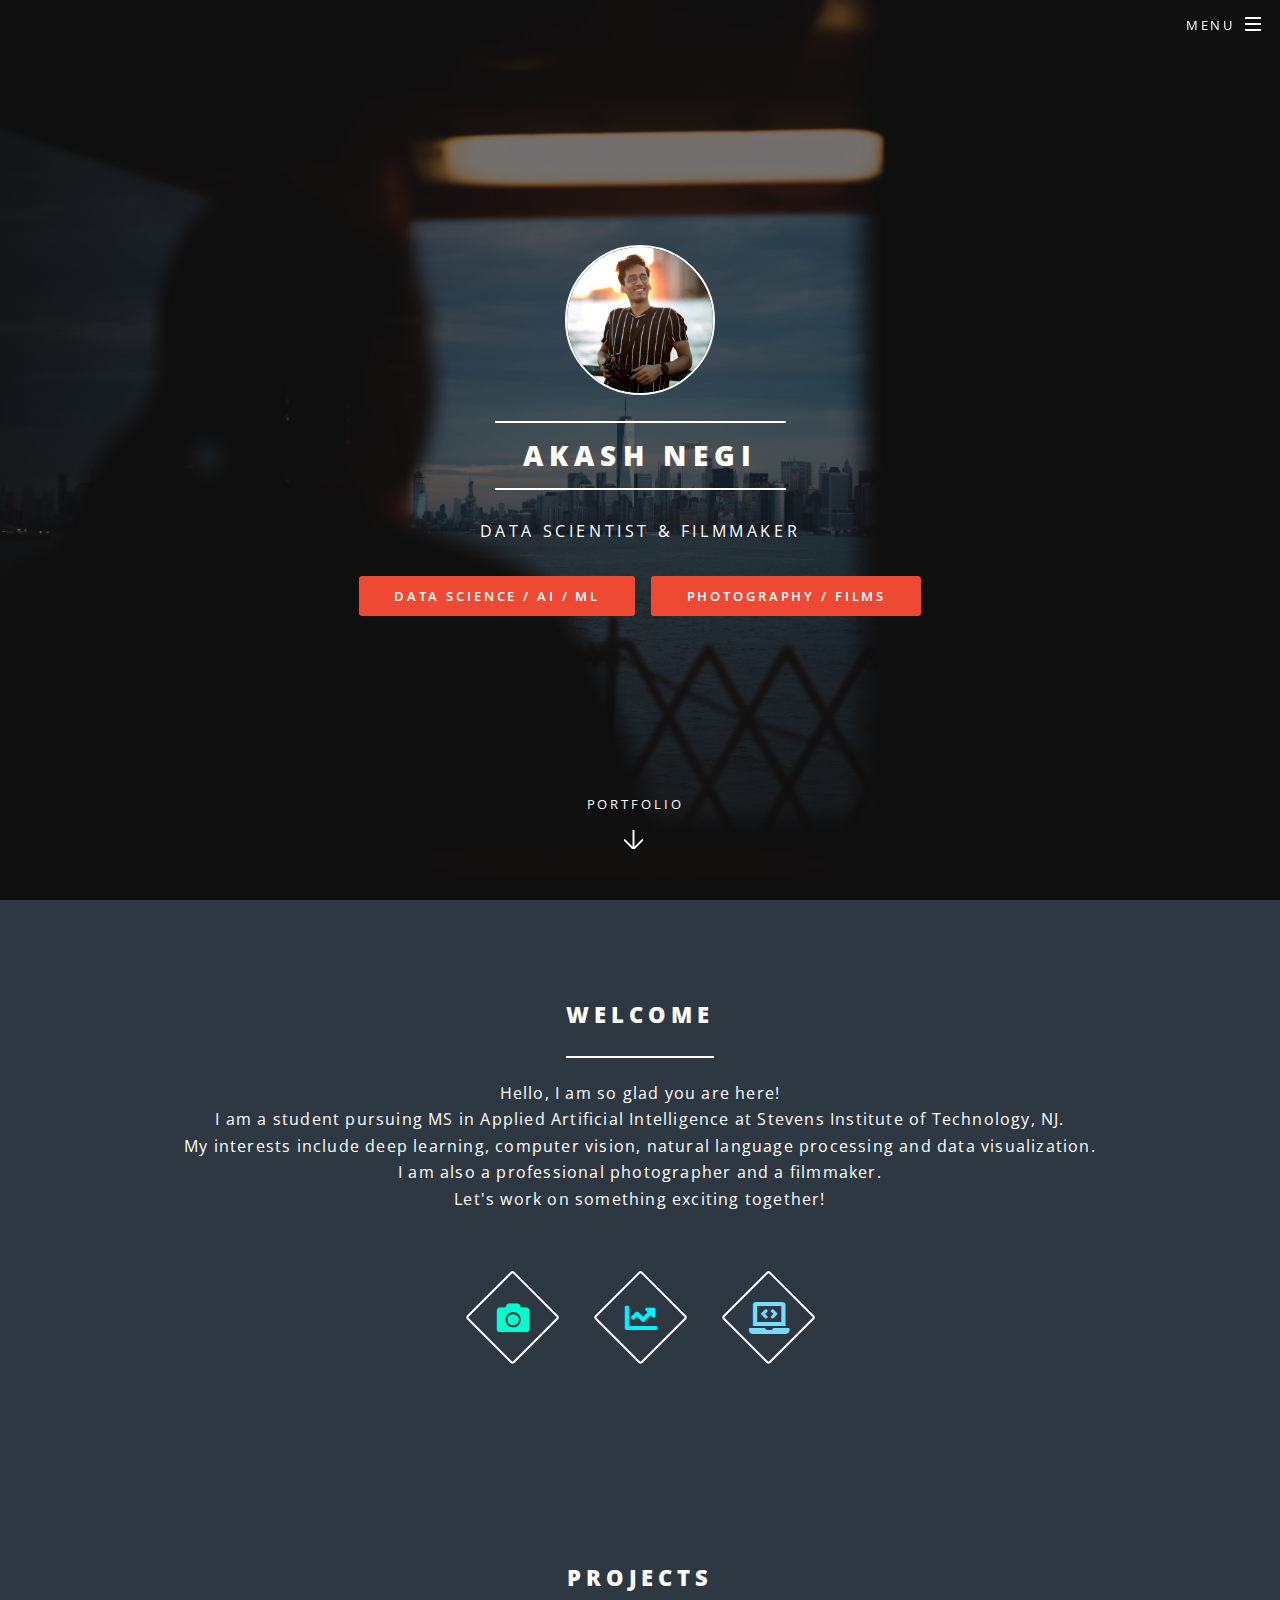
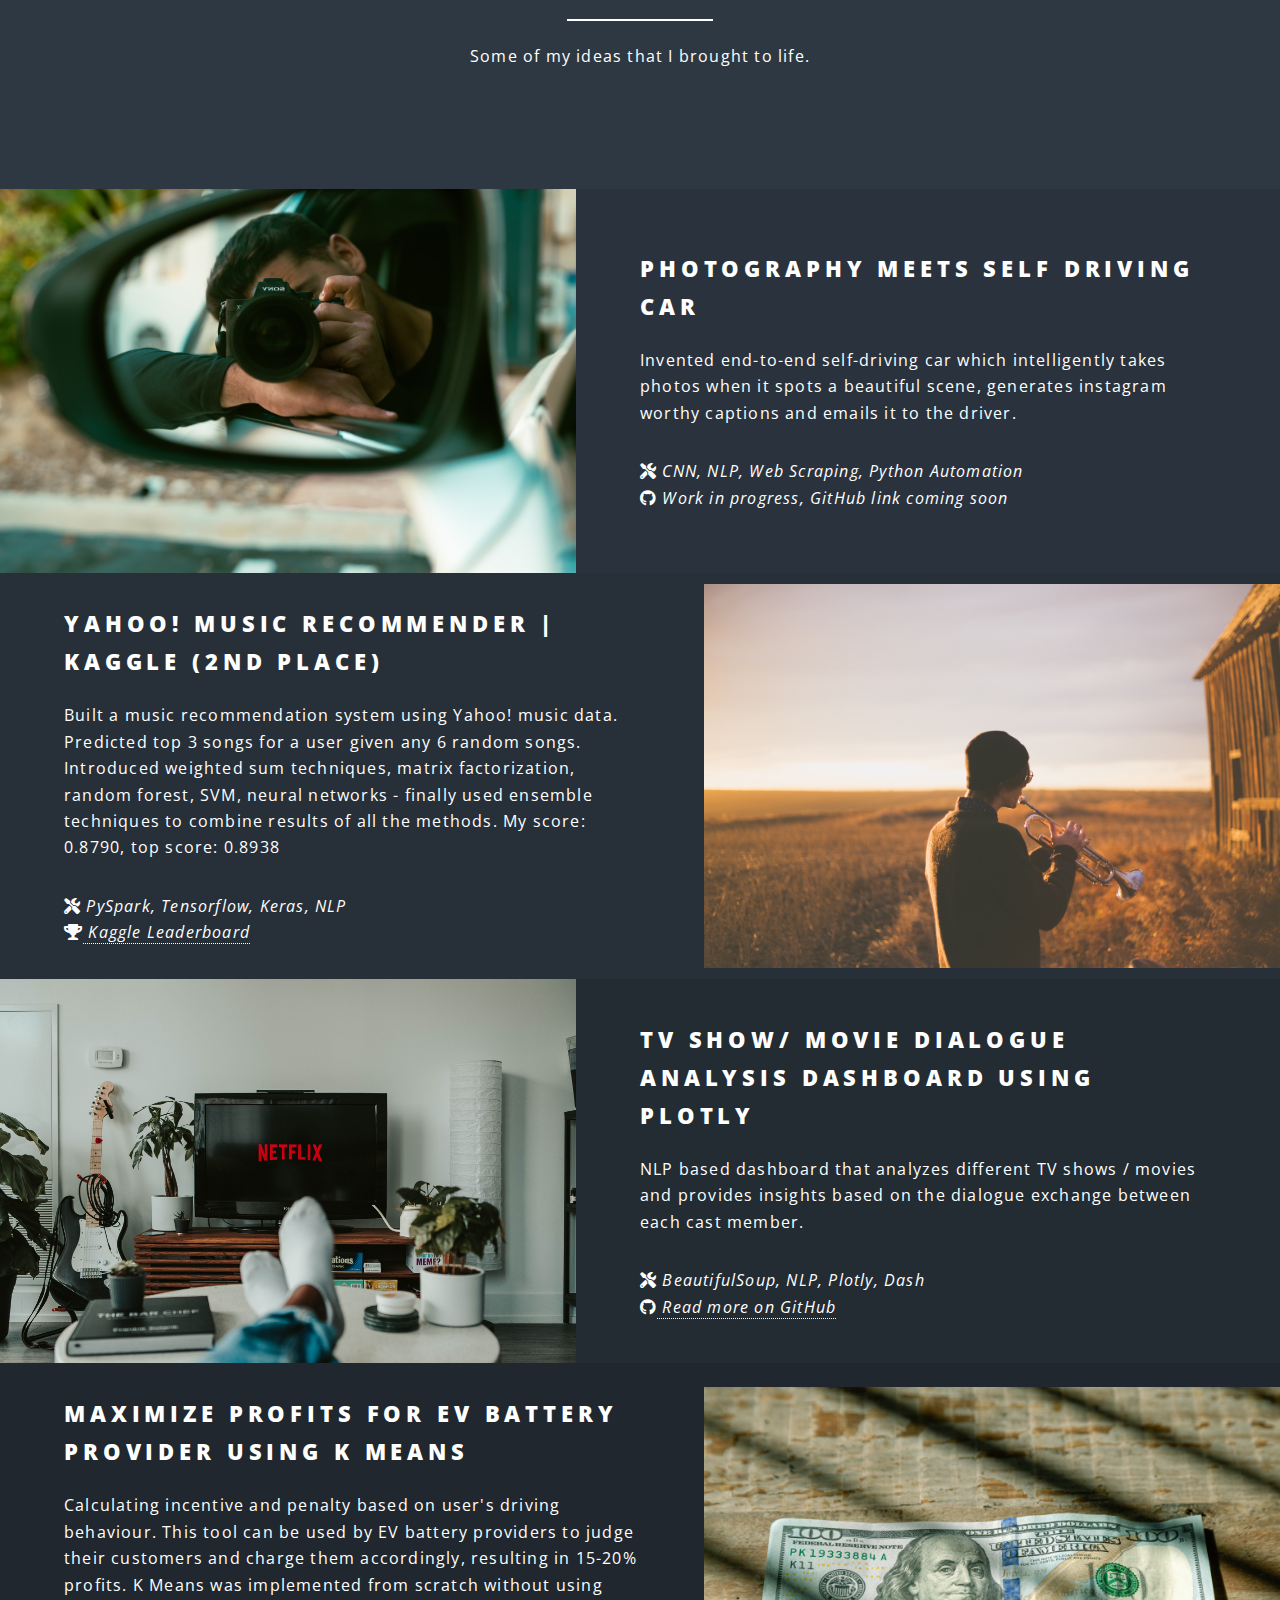
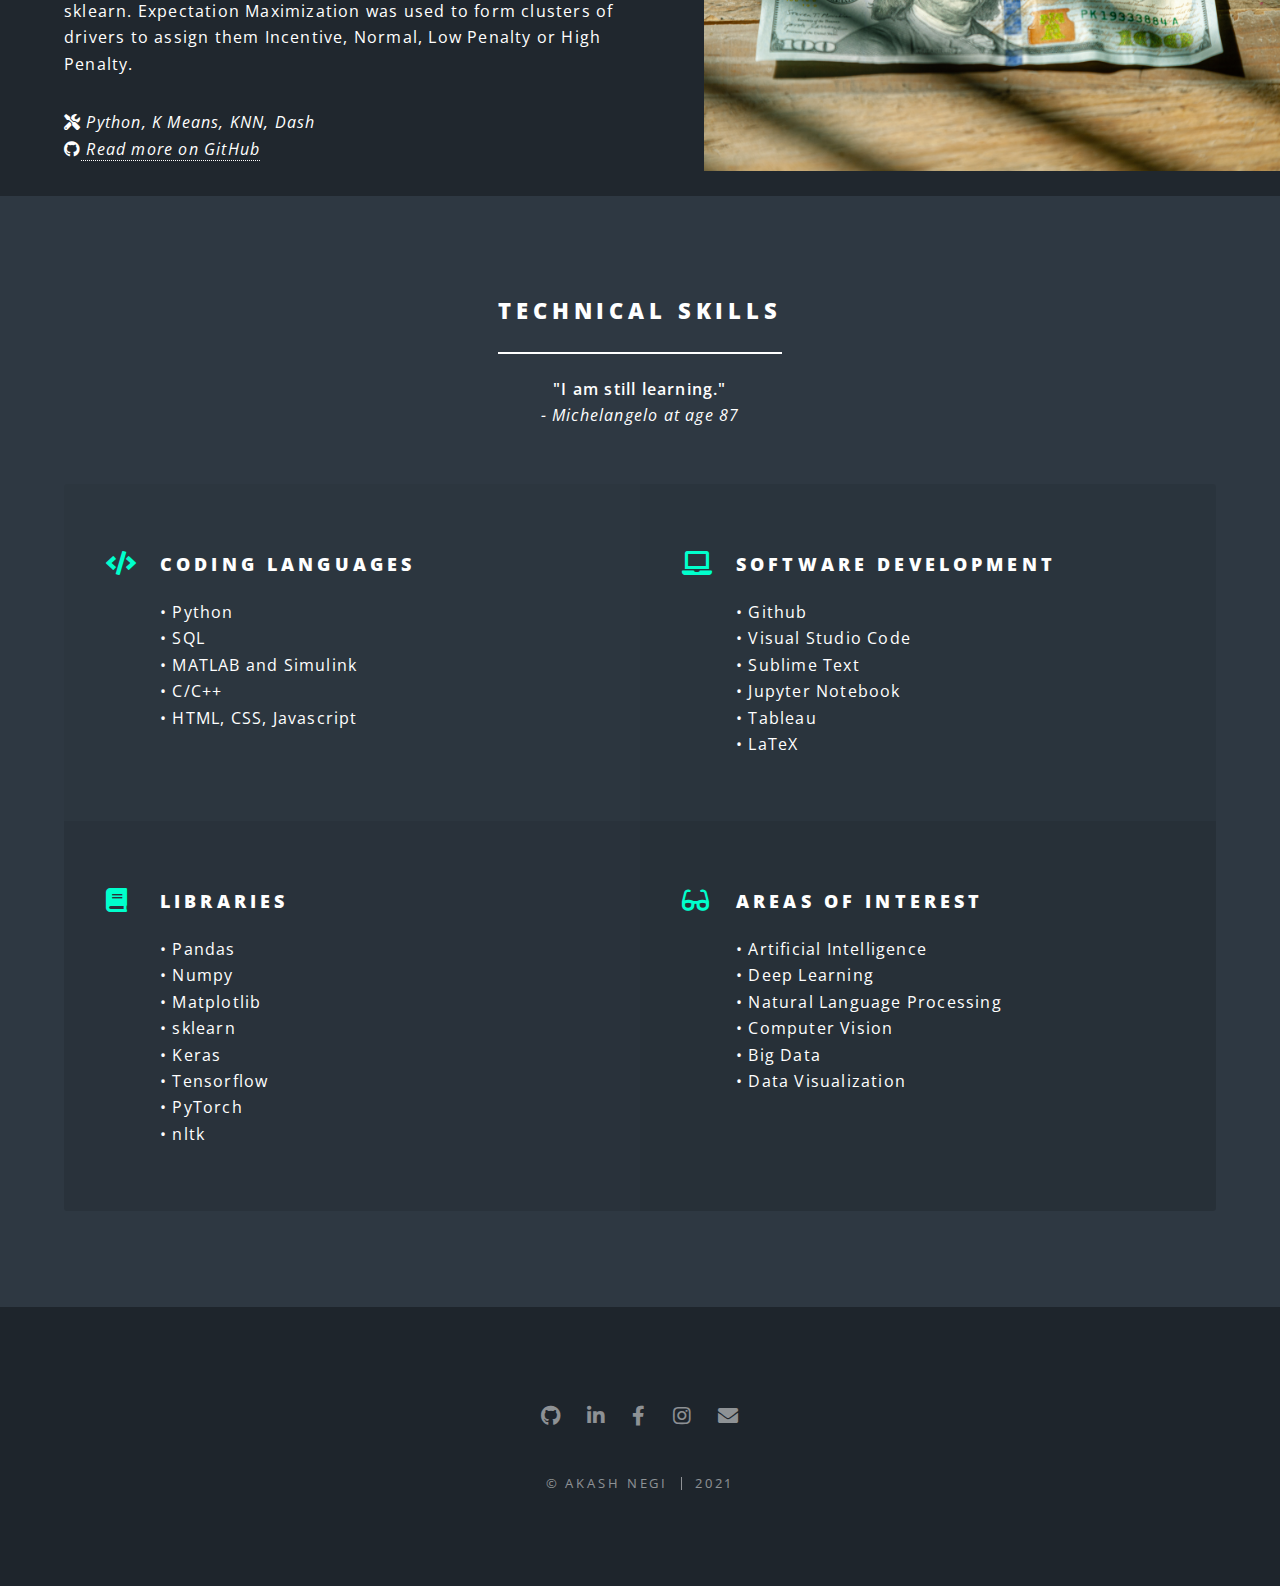
==== index.html @ c3cfbdf2 "Add files via upload" ====
<!DOCTYPE HTML>
<!--
	Spectral by HTML5 UP
	html5up.net | @ajlkn
	Free for personal and commercial use under the CCA 3.0 license (html5up.net/license)
-->
<html>
	<head>
		<title>Akash Negi</title>
		<meta charset="utf-8" />
		<meta name="viewport" content="width=device-width, initial-scale=1, user-scalable=no" />
		<link rel="stylesheet" href="assets/css/main.css" />
		<noscript><link rel="stylesheet" href="assets/css/noscript.css" /></noscript>
	</head>
	<body class="landing is-preload">

		<!-- Page Wrapper -->
			<div id="page-wrapper">

				<!-- Header -->
					<header id="header" class="alt">
						<h1><a href="index.html">Akash Negi</a></h1>
						<nav id="nav">
							<ul>
								<li class="special">
									<a href="#menu" class="menuToggle"><span>Menu</span></a>
									<div id="menu">
										<ul>
											<li><a href="index.html">Home</a></li>
											<li><a href="#projects">DS Projects</a></li>
											<li><a href="photo.html" target="_blank">Photography</a></li>
											
										</ul>
									</div>
								</li>
							</ul>
						</nav>
					</header>

				<!-- Banner -->
					<section id="banner">
						<div class="inner">
							<img style="border: 2px solid white;" src="images/akash-photo.jpg" alt="" class="avatar"><br/><br/>
							<h2>Akash Negi</h2>
							<p>Data Scientist & Filmmaker<br />
							</p>
							<ul class="actions special">
								<li><a href="#projects" class="button primary">Data Science / AI / ML</a></li>
								<li><a href="photo.html" target="_blank" class="button primary">Photography / Films</a></li>
							</ul>
						</div>
						<a href="#one" class="more scrolly">Portfolio</a>
					</section>

				<!-- One -->
					<section id="one" class="wrapper style2 special">
						<div class="inner">
							<header class="major">
								<h2>Welcome</h2>
								<p>Hello, I am so glad you are here!<br/>
									I am a student pursuing MS in Applied Artificial Intelligence at Stevens Institute of
									Technology, NJ.<br/>
									My interests include deep learning, computer vision, 
									natural language processing and data visualization.<br/>
									I am also a professional photographer and a filmmaker. <br/>
						 			 Let's work on something exciting together!</p>
							</header>
							<ul class="icons major">
								<li><span class="icon solid fa-camera major style1"><span class="label">Lorem</span></span></li>
								<li><span class="icon solid fa-chart-line major style2"><span class="label">Ipsum</span></span></li>
								<li><span class="icon solid fa-laptop-code major style3"><span class="label">Dolor</span></span></li>
							</ul>
						</div>
					</section>

				<!-- Two -->
				<section id="projects" class="wrapper style4 special">
					<div class="inner">
						<header class="major">
							<h2>Projects</h2>
							<p>Some of my ideas that I brought to life.</p>
						</header>
					
					</div>
				</section>
				<!-- Camera Car -->
					<section id="two" class="wrapper alt style2">
						<section class="spotlight">
							<div class="image"><img src="images/camera-car.jpg" alt="" /></div><div class="content">
								<h2>Photography meets self driving car</h2>
								<p>Invented end-to-end self-driving car which intelligently takes 
									photos when it spots a beautiful scene, generates instagram worthy captions
									and emails it to the driver.
								</p>

								<p><i class="fas fa-tools"></i><i> CNN, NLP, Web Scraping, Python Automation</i><br/>
									<i class="fab fa-github"></i><i> Work in progress, GitHub link coming soon</i>
								</p>



							</div>
						</section>
						<!-- Music recommender -->
						<section class="spotlight">
							<div class="image"><img src="images/music.jpg" alt="" /></div><div class="content">
								<h2>Yahoo! Music Recommender | Kaggle (2nd place)</h2>
								<p>Built a music recommendation system using Yahoo! music data. Predicted 
									top 3 songs for a user given any 6 random songs. Introduced weighted sum techniques,
									 matrix factorization, random forest, SVM, neural networks - finally used 
									 ensemble techniques to combine results of all the methods. My score: 
									0.8790, top score: 0.8938
							 

								</p>
								<p><i class="fas fa-tools"></i><i> PySpark, Tensorflow, Keras, NLP</i><br/>
									<i class="fas fa-trophy"></i><i><a href="https://www.kaggle.com/c/ee627-2020spring/leaderboard" target="_blank"> Kaggle Leaderboard</a></i>
								</p>

							</div>
						</section>
						<!-- dashboard -->
						<section class="spotlight">
							<div class="image"><img src="images/tvshow.jpg" alt="" /></div><div class="content">
								<h2>TV Show/ Movie Dialogue Analysis Dashboard using Plotly</h2>
								<p>NLP based dashboard that analyzes different TV shows / movies and provides insights
									based on the dialogue exchange between each cast member.
								</p>

								<p><i class="fas fa-tools"></i><i> BeautifulSoup, NLP, Plotly, Dash</i><br/>
									<i class="fab fa-github"></i><i><a href="https://github.com/akashxn/movie-analysis-dashboard" target="_blank"> Read more on GitHub</a></i>
									</p>
							</div>
						</section>

						<!-- max profit -->
						<section class="spotlight">
							<div class="image"><img src="images/max-profit.jpg" alt="" /></div><div class="content">
								<h2>Maximize Profits for EV Battery Provider using K means</h2>
								<p>Calculating incentive and penalty based on user's driving behaviour. 
									This tool can be used by EV battery providers to judge their customers 
									and charge them accordingly, resulting in 15-20% profits. K Means was implemented 
									from scratch without using sklearn. Expectation Maximization was used to form clusters of
									drivers to assign them Incentive, Normal, Low Penalty or High Penalty.
								</p>

								<p><i class="fas fa-tools"></i><i> Python, K Means, KNN, Dash</i><br/>
									<i class="fab fa-github"></i><i><a href="https://github.com/akashxn/max-profit-ev-battery" target="_blank"> Read more on GitHub</a></i>
									</p>
							</div>
						</section>

					</section>

				<!-- Three -->
					<section id="three" class="wrapper style4 special">
						<div class="inner">
							<header class="major">
								<h2>Technical Skills</h2>
								<p><b>"I am still learning."</b><br />
								<small><i>- Michelangelo at age 87</i></small></p>
							</header>
							<ul class="features">
								<li class="icon solid fa-code">
									<h3>Coding Languages</h3>
									<p> 
										
										  &bull; Python <br/>
										  &bull; SQL<br/>
										  &bull; MATLAB and Simulink<br/>
										  &bull; C/C++<br/>
										  &bull; HTML, CSS, Javascript
										
									</p>
								</li>
								<li class="icon solid fa-laptop">
									<h3>Software Development</h3>
									<p>
										&bull; Github<br/>
										&bull; Visual Studio Code <br/>
										&bull; Sublime Text<br/>
										&bull; Jupyter Notebook <br/>
										&bull; Tableau<br/>
										&bull; LaTeX<br/>
								
									</p>
								</li>
								<li class="icon solid fa-book">
									<h3>Libraries</h3>
									<p>
										&bull; Pandas<br/>
										&bull; Numpy<br/>
										&bull; Matplotlib<br/>
										&bull; sklearn<br/>
										&bull; Keras<br/>
										&bull; Tensorflow<br/>
										&bull; PyTorch<br/>
										&bull; nltk<br/>
									</p>
								</li>
								<li class="icon solid fa-glasses">
									<h3>Areas of Interest</h3>
									<p>
										&bull; Artificial Intelligence<br/>
										&bull; Deep Learning<br/>
										&bull; Natural Language Processing <br/>
										&bull; Computer Vision <br/>
										&bull; Big Data <br/>
										&bull; Data Visualization <br/>

									</p>
								</li>
								
							</ul>
						</div>
					</section>

				<!-- CTA 
					<section id="cta" class="wrapper style4">
						<div class="inner">
							<header>
								<h2>Arcue ut vel commodo</h2>
								<p>Aliquam ut ex ut augue consectetur interdum endrerit imperdiet amet eleifend fringilla.</p>
							</header>
							<ul class="actions stacked">
								<li><a href="#" class="button fit primary">Activate</a></li>
								<li><a href="#" class="button fit">Learn More</a></li>
							</ul>
						</div>
					</section>

					-->

				<!-- Footer -->
					<footer id="footer">
						<ul class="icons">
							<li><a href="https://github.com/akashxn" target="_blank" class="icon brands fa-github"><span class="label">Github</span></a></li>
							<li><a href="https://www.linkedin.com/in/akashxn/" target="_blank" class="icon brands fa-linkedin-in"><span class="label">LinkedIn</span></a></li>
							<li><a href="https://www.facebook.com/akash.negi.794" target="_blank" class="icon brands fa-facebook-f"><span class="label">Facebook</span></a></li>
							<li><a href="https://www.instagram.com/akashxn/" target="_blank" class="icon brands fa-instagram"><span class="label">Instagram</span></a></li>
							
							<li><a href="mailto:anegi2@stevens.edu" class="icon solid fa-envelope"><span class="label">Email</span></a></li>
						</ul>
						<ul class="copyright">
							<li>&copy; Akash Negi</li><li>2021</li>
						</ul>
					</footer>

			</div>

		<!-- Scripts -->
			<script src="assets/js/jquery.min.js"></script>
			<script src="assets/js/jquery.scrollex.min.js"></script>
			<script src="assets/js/jquery.scrolly.min.js"></script>
			<script src="assets/js/browser.min.js"></script>
			<script src="assets/js/breakpoints.min.js"></script>
			<script src="assets/js/util.js"></script>
			<script src="assets/js/main.js"></script>

	</body>
</html>
---- assets/css/main.css ----
@import url(fontawesome-all.min.css);
@import url("https://fonts.googleapis.com/css?family=Open+Sans:400,400italic,600,600italic,800,800italic");

/*
	Spectral by HTML5 UP
	html5up.net | @ajlkn
	Free for personal and commercial use under the CCA 3.0 license (html5up.net/license)
*/

html, body, div, span, applet, object,
iframe, h1, h2, h3, h4, h5, h6, p, blockquote,
pre, a, abbr, acronym, address, big, cite,
code, del, dfn, em, img, ins, kbd, q, s, samp,
small, strike, strong, sub, sup, tt, var, b,
u, i, center, dl, dt, dd, ol, ul, li, fieldset,
form, label, legend, table, caption, tbody,
tfoot, thead, tr, th, td, article, aside,
canvas, details, embed, figure, figcaption,
footer, header, hgroup, menu, nav, output, ruby,
section, summary, time, mark, audio, video {
	margin: 0;
	padding: 0;
	border: 0;
	font-size: 100%;
	font: inherit;
	vertical-align: baseline;}

article, aside, details, figcaption, figure,
footer, header, hgroup, menu, nav, section {
	display: block;}

body {
	line-height: 1;
}

ol, ul {
	list-style: none;
}

blockquote, q {
	quotes: none;
}

	blockquote:before, blockquote:after, q:before, q:after {
		content: '';
		content: none;
	}

table {
	border-collapse: collapse;
	border-spacing: 0;
}

body {
	-webkit-text-size-adjust: none;
}

mark {
	background-color: transparent;
	color: inherit;
}

input::-moz-focus-inner {
	border: 0;
	padding: 0;
}

input, select, textarea {
	-moz-appearance: none;
	-webkit-appearance: none;
	-ms-appearance: none;
	appearance: none;
}

/* Basic */

	@-ms-viewport {
		width: device-width;
	}

	html {
		box-sizing: border-box;
	}

	*, *:before, *:after {
		box-sizing: inherit;
	}

	body {
		background: #2e3842;
	}

		body.is-preload *, body.is-preload *:before, body.is-preload *:after {
			-moz-animation: none !important;
			-webkit-animation: none !important;
			-ms-animation: none !important;
			animation: none !important;
			-moz-transition: none !important;
			-webkit-transition: none !important;
			-ms-transition: none !important;
			transition: none !important;
		}

	body, input, select, textarea {
		color: #fff;
		font-family: "Open Sans", Helvetica, sans-serif;
		font-size: 15pt;
		font-weight: 400;
		letter-spacing: 0.075em;
		line-height: 1.65em;
	}

		@media screen and (max-width: 1680px) {

			body, input, select, textarea {
				font-size: 13pt;
			}

		}

		@media screen and (max-width: 1280px) {

			body, input, select, textarea {
				font-size: 12pt;
			}

		}

		@media screen and (max-width: 736px) {

			body, input, select, textarea {
				font-size: 11pt;
				letter-spacing: 0.0375em;
			}

		}

	a {
		-moz-transition: color 0.2s ease, border-bottom-color 0.2s ease;
		-webkit-transition: color 0.2s ease, border-bottom-color 0.2s ease;
		-ms-transition: color 0.2s ease, border-bottom-color 0.2s ease;
		transition: color 0.2s ease, border-bottom-color 0.2s ease;
		border-bottom: dotted 1px;
		color: inherit;
		text-decoration: none;
	}

		a:hover {
			border-bottom-color: transparent;
		}

	strong, b {
		color: #fff;
		font-weight: 600;
	}

	em, i {
		font-style: italic;
	}

	p {
		margin: 0 0 2em 0;
	}

	h1, h2, h3, h4, h5, h6 {
		color: #fff;
		font-weight: 800;
		letter-spacing: 0.225em;
		line-height: 1em;
		margin: 0 0 1em 0;
		text-transform: uppercase;
	}

		h1 a, h2 a, h3 a, h4 a, h5 a, h6 a {
			color: inherit;
			text-decoration: none;
		}

	h2 {
		font-size: 1.35em;
		line-height: 1.75em;
	}

		@media screen and (max-width: 736px) {

			h2 {
				font-size: 1.1em;
				line-height: 1.65em;
			}

		}

	h3 {
		font-size: 1.15em;
		line-height: 1.75em;
	}

		@media screen and (max-width: 736px) {

			h3 {
				font-size: 1em;
				line-height: 1.65em;
			}

		}

	h4 {
		font-size: 1em;
		line-height: 1.5em;
	}

	h5 {
		font-size: 0.8em;
		line-height: 1.5em;
	}

	h6 {
		font-size: 0.7em;
		line-height: 1.5em;
	}

	sub {
		font-size: 0.8em;
		position: relative;
		top: 0.5em;
	}

	sup {
		font-size: 0.8em;
		position: relative;
		top: -0.5em;
	}

	hr {
		border: 0;
		border-bottom: solid 2px #fff;
		margin: 3em 0;
	}

		hr.major {
			margin: 4.5em 0;
		}

	blockquote {
		border-left: solid 4px #fff;
		font-style: italic;
		margin: 0 0 2em 0;
		padding: 0.5em 0 0.5em 2em;
	}

	code {
		background: rgba(144, 144, 144, 0.25);
		border-radius: 3px;
		font-family: "Courier New", monospace;
		font-size: 0.9em;
		letter-spacing: 0;
		margin: 0 0.25em;
		padding: 0.25em 0.65em;
	}

	pre {
		-webkit-overflow-scrolling: touch;
		font-family: "Courier New", monospace;
		font-size: 0.9em;
		margin: 0 0 2em 0;
	}

		pre code {
			display: block;
			line-height: 1.75em;
			padding: 1em 1.5em;
			overflow-x: auto;
		}

	.align-left {
		text-align: left;
	}

	.align-center {
		text-align: center;
	}

	.align-right {
		text-align: right;
	}

/* Row */

	.row {
		display: flex;
		flex-wrap: wrap;
		box-sizing: border-box;
		align-items: stretch;
	}

		.row > * {
			box-sizing: border-box;
		}

		.row.gtr-uniform > * > :last-child {
			margin-bottom: 0;
		}

		.row.aln-left {
			justify-content: flex-start;
		}

		.row.aln-center {
			justify-content: center;
		}

		.row.aln-right {
			justify-content: flex-end;
		}

		.row.aln-top {
			align-items: flex-start;
		}

		.row.aln-middle {
			align-items: center;
		}

		.row.aln-bottom {
			align-items: flex-end;
		}

		.row > .imp {
			order: -1;
		}

		.row > .col-1 {
			width: 8.33333%;
		}

		.row > .off-1 {
			margin-left: 8.33333%;
		}

		.row > .col-2 {
			width: 16.66667%;
		}

		.row > .off-2 {
			margin-left: 16.66667%;
		}

		.row > .col-3 {
			width: 25%;
		}

		.row > .off-3 {
			margin-left: 25%;
		}

		.row > .col-4 {
			width: 33.33333%;
		}

		.row > .off-4 {
			margin-left: 33.33333%;
		}

		.row > .col-5 {
			width: 41.66667%;
		}

		.row > .off-5 {
			margin-left: 41.66667%;
		}

		.row > .col-6 {
			width: 50%;
		}

		.row > .off-6 {
			margin-left: 50%;
		}

		.row > .col-7 {
			width: 58.33333%;
		}

		.row > .off-7 {
			margin-left: 58.33333%;
		}

		.row > .col-8 {
			width: 66.66667%;
		}

		.row > .off-8 {
			margin-left: 66.66667%;
		}

		.row > .col-9 {
			width: 75%;
		}

		.row > .off-9 {
			margin-left: 75%;
		}

		.row > .col-10 {
			width: 83.33333%;
		}

		.row > .off-10 {
			margin-left: 83.33333%;
		}

		.row > .col-11 {
			width: 91.66667%;
		}

		.row > .off-11 {
			margin-left: 91.66667%;
		}

		.row > .col-12 {
			width: 100%;
		}

		.row > .off-12 {
			margin-left: 100%;
		}

		.row.gtr-0 {
			margin-top: 0;
			margin-left: 0em;
		}

			.row.gtr-0 > * {
				padding: 0 0 0 0em;
			}

			.row.gtr-0.gtr-uniform {
				margin-top: 0em;
			}

				.row.gtr-0.gtr-uniform > * {
					padding-top: 0em;
				}

		.row.gtr-25 {
			margin-top: 0;
			margin-left: -0.375em;
		}

			.row.gtr-25 > * {
				padding: 0 0 0 0.375em;
			}

			.row.gtr-25.gtr-uniform {
				margin-top: -0.375em;
			}

				.row.gtr-25.gtr-uniform > * {
					padding-top: 0.375em;
				}

		.row.gtr-50 {
			margin-top: 0;
			margin-left: -0.75em;
		}

			.row.gtr-50 > * {
				padding: 0 0 0 0.75em;
			}

			.row.gtr-50.gtr-uniform {
				margin-top: -0.75em;
			}

				.row.gtr-50.gtr-uniform > * {
					padding-top: 0.75em;
				}

		.row {
			margin-top: 0;
			margin-left: -1.5em;
		}

			.row > * {
				padding: 0 0 0 1.5em;
			}

			.row.gtr-uniform {
				margin-top: -1.5em;
			}

				.row.gtr-uniform > * {
					padding-top: 1.5em;
				}

		.row.gtr-150 {
			margin-top: 0;
			margin-left: -2.25em;
		}

			.row.gtr-150 > * {
				padding: 0 0 0 2.25em;
			}

			.row.gtr-150.gtr-uniform {
				margin-top: -2.25em;
			}

				.row.gtr-150.gtr-uniform > * {
					padding-top: 2.25em;
				}

		.row.gtr-200 {
			margin-top: 0;
			margin-left: -3em;
		}

			.row.gtr-200 > * {
				padding: 0 0 0 3em;
			}

			.row.gtr-200.gtr-uniform {
				margin-top: -3em;
			}

				.row.gtr-200.gtr-uniform > * {
					padding-top: 3em;
				}

		@media screen and (max-width: 1680px) {

			.row {
				display: flex;
				flex-wrap: wrap;
				box-sizing: border-box;
				align-items: stretch;
			}

				.row > * {
					box-sizing: border-box;
				}

				.row.gtr-uniform > * > :last-child {
					margin-bottom: 0;
				}

				.row.aln-left {
					justify-content: flex-start;
				}

				.row.aln-center {
					justify-content: center;
				}

				.row.aln-right {
					justify-content: flex-end;
				}

				.row.aln-top {
					align-items: flex-start;
				}

				.row.aln-middle {
					align-items: center;
				}

				.row.aln-bottom {
					align-items: flex-end;
				}

				.row > .imp-xlarge {
					order: -1;
				}

				.row > .col-1-xlarge {
					width: 8.33333%;
				}

				.row > .off-1-xlarge {
					margin-left: 8.33333%;
				}

				.row > .col-2-xlarge {
					width: 16.66667%;
				}

				.row > .off-2-xlarge {
					margin-left: 16.66667%;
				}

				.row > .col-3-xlarge {
					width: 25%;
				}

				.row > .off-3-xlarge {
					margin-left: 25%;
				}

				.row > .col-4-xlarge {
					width: 33.33333%;
				}

				.row > .off-4-xlarge {
					margin-left: 33.33333%;
				}

				.row > .col-5-xlarge {
					width: 41.66667%;
				}

				.row > .off-5-xlarge {
					margin-left: 41.66667%;
				}

				.row > .col-6-xlarge {
					width: 50%;
				}

				.row > .off-6-xlarge {
					margin-left: 50%;
				}

				.row > .col-7-xlarge {
					width: 58.33333%;
				}

				.row > .off-7-xlarge {
					margin-left: 58.33333%;
				}

				.row > .col-8-xlarge {
					width: 66.66667%;
				}

				.row > .off-8-xlarge {
					margin-left: 66.66667%;
				}

				.row > .col-9-xlarge {
					width: 75%;
				}

				.row > .off-9-xlarge {
					margin-left: 75%;
				}

				.row > .col-10-xlarge {
					width: 83.33333%;
				}

				.row > .off-10-xlarge {
					margin-left: 83.33333%;
				}

				.row > .col-11-xlarge {
					width: 91.66667%;
				}

				.row > .off-11-xlarge {
					margin-left: 91.66667%;
				}

				.row > .col-12-xlarge {
					width: 100%;
				}

				.row > .off-12-xlarge {
					margin-left: 100%;
				}

				.row.gtr-0 {
					margin-top: 0;
					margin-left: 0em;
				}

					.row.gtr-0 > * {
						padding: 0 0 0 0em;
					}

					.row.gtr-0.gtr-uniform {
						margin-top: 0em;
					}

						.row.gtr-0.gtr-uniform > * {
							padding-top: 0em;
						}

				.row.gtr-25 {
					margin-top: 0;
					margin-left: -0.375em;
				}

					.row.gtr-25 > * {
						padding: 0 0 0 0.375em;
					}

					.row.gtr-25.gtr-uniform {
						margin-top: -0.375em;
					}

						.row.gtr-25.gtr-uniform > * {
							padding-top: 0.375em;
						}

				.row.gtr-50 {
					margin-top: 0;
					margin-left: -0.75em;
				}

					.row.gtr-50 > * {
						padding: 0 0 0 0.75em;
					}

					.row.gtr-50.gtr-uniform {
						margin-top: -0.75em;
					}

						.row.gtr-50.gtr-uniform > * {
							padding-top: 0.75em;
						}

				.row {
					margin-top: 0;
					margin-left: -1.5em;
				}

					.row > * {
						padding: 0 0 0 1.5em;
					}

					.row.gtr-uniform {
						margin-top: -1.5em;
					}

						.row.gtr-uniform > * {
							padding-top: 1.5em;
						}

				.row.gtr-150 {
					margin-top: 0;
					margin-left: -2.25em;
				}

					.row.gtr-150 > * {
						padding: 0 0 0 2.25em;
					}

					.row.gtr-150.gtr-uniform {
						margin-top: -2.25em;
					}

						.row.gtr-150.gtr-uniform > * {
							padding-top: 2.25em;
						}

				.row.gtr-200 {
					margin-top: 0;
					margin-left: -3em;
				}

					.row.gtr-200 > * {
						padding: 0 0 0 3em;
					}

					.row.gtr-200.gtr-uniform {
						margin-top: -3em;
					}

						.row.gtr-200.gtr-uniform > * {
							padding-top: 3em;
						}

		}

		@media screen and (max-width: 1280px) {

			.row {
				display: flex;
				flex-wrap: wrap;
				box-sizing: border-box;
				align-items: stretch;
			}

				.row > * {
					box-sizing: border-box;
				}

				.row.gtr-uniform > * > :last-child {
					margin-bottom: 0;
				}

				.row.aln-left {
					justify-content: flex-start;
				}

				.row.aln-center {
					justify-content: center;
				}

				.row.aln-right {
					justify-content: flex-end;
				}

				.row.aln-top {
					align-items: flex-start;
				}

				.row.aln-middle {
					align-items: center;
				}

				.row.aln-bottom {
					align-items: flex-end;
				}

				.row > .imp-large {
					order: -1;
				}

				.row > .col-1-large {
					width: 8.33333%;
				}

				.row > .off-1-large {
					margin-left: 8.33333%;
				}

				.row > .col-2-large {
					width: 16.66667%;
				}

				.row > .off-2-large {
					margin-left: 16.66667%;
				}

				.row > .col-3-large {
					width: 25%;
				}

				.row > .off-3-large {
					margin-left: 25%;
				}

				.row > .col-4-large {
					width: 33.33333%;
				}

				.row > .off-4-large {
					margin-left: 33.33333%;
				}

				.row > .col-5-large {
					width: 41.66667%;
				}

				.row > .off-5-large {
					margin-left: 41.66667%;
				}

				.row > .col-6-large {
					width: 50%;
				}

				.row > .off-6-large {
					margin-left: 50%;
				}

				.row > .col-7-large {
					width: 58.33333%;
				}

				.row > .off-7-large {
					margin-left: 58.33333%;
				}

				.row > .col-8-large {
					width: 66.66667%;
				}

				.row > .off-8-large {
					margin-left: 66.66667%;
				}

				.row > .col-9-large {
					width: 75%;
				}

				.row > .off-9-large {
					margin-left: 75%;
				}

				.row > .col-10-large {
					width: 83.33333%;
				}

				.row > .off-10-large {
					margin-left: 83.33333%;
				}

				.row > .col-11-large {
					width: 91.66667%;
				}

				.row > .off-11-large {
					margin-left: 91.66667%;
				}

				.row > .col-12-large {
					width: 100%;
				}

				.row > .off-12-large {
					margin-left: 100%;
				}

				.row.gtr-0 {
					margin-top: 0;
					margin-left: 0em;
				}

					.row.gtr-0 > * {
						padding: 0 0 0 0em;
					}

					.row.gtr-0.gtr-uniform {
						margin-top: 0em;
					}

						.row.gtr-0.gtr-uniform > * {
							padding-top: 0em;
						}

				.row.gtr-25 {
					margin-top: 0;
					margin-left: -0.375em;
				}

					.row.gtr-25 > * {
						padding: 0 0 0 0.375em;
					}

					.row.gtr-25.gtr-uniform {
						margin-top: -0.375em;
					}

						.row.gtr-25.gtr-uniform > * {
							padding-top: 0.375em;
						}

				.row.gtr-50 {
					margin-top: 0;
					margin-left: -0.75em;
				}

					.row.gtr-50 > * {
						padding: 0 0 0 0.75em;
					}

					.row.gtr-50.gtr-uniform {
						margin-top: -0.75em;
					}

						.row.gtr-50.gtr-uniform > * {
							padding-top: 0.75em;
						}

				.row {
					margin-top: 0;
					margin-left: -1.5em;
				}

					.row > * {
						padding: 0 0 0 1.5em;
					}

					.row.gtr-uniform {
						margin-top: -1.5em;
					}

						.row.gtr-uniform > * {
							padding-top: 1.5em;
						}

				.row.gtr-150 {
					margin-top: 0;
					margin-left: -2.25em;
				}

					.row.gtr-150 > * {
						padding: 0 0 0 2.25em;
					}

					.row.gtr-150.gtr-uniform {
						margin-top: -2.25em;
					}

						.row.gtr-150.gtr-uniform > * {
							padding-top: 2.25em;
						}

				.row.gtr-200 {
					margin-top: 0;
					margin-left: -3em;
				}

					.row.gtr-200 > * {
						padding: 0 0 0 3em;
					}

					.row.gtr-200.gtr-uniform {
						margin-top: -3em;
					}

						.row.gtr-200.gtr-uniform > * {
							padding-top: 3em;
						}

		}

		@media screen and (max-width: 980px) {

			.row {
				display: flex;
				flex-wrap: wrap;
				box-sizing: border-box;
				align-items: stretch;
			}

				.row > * {
					box-sizing: border-box;
				}

				.row.gtr-uniform > * > :last-child {
					margin-bottom: 0;
				}

				.row.aln-left {
					justify-content: flex-start;
				}

				.row.aln-center {
					justify-content: center;
				}

				.row.aln-right {
					justify-content: flex-end;
				}

				.row.aln-top {
					align-items: flex-start;
				}

				.row.aln-middle {
					align-items: center;
				}

				.row.aln-bottom {
					align-items: flex-end;
				}

				.row > .imp-medium {
					order: -1;
				}

				.row > .col-1-medium {
					width: 8.33333%;
				}

				.row > .off-1-medium {
					margin-left: 8.33333%;
				}

				.row > .col-2-medium {
					width: 16.66667%;
				}

				.row > .off-2-medium {
					margin-left: 16.66667%;
				}

				.row > .col-3-medium {
					width: 25%;
				}

				.row > .off-3-medium {
					margin-left: 25%;
				}

				.row > .col-4-medium {
					width: 33.33333%;
				}

				.row > .off-4-medium {
					margin-left: 33.33333%;
				}

				.row > .col-5-medium {
					width: 41.66667%;
				}

				.row > .off-5-medium {
					margin-left: 41.66667%;
				}

				.row > .col-6-medium {
					width: 50%;
				}

				.row > .off-6-medium {
					margin-left: 50%;
				}

				.row > .col-7-medium {
					width: 58.33333%;
				}

				.row > .off-7-medium {
					margin-left: 58.33333%;
				}

				.row > .col-8-medium {
					width: 66.66667%;
				}

				.row > .off-8-medium {
					margin-left: 66.66667%;
				}

				.row > .col-9-medium {
					width: 75%;
				}

				.row > .off-9-medium {
					margin-left: 75%;
				}

				.row > .col-10-medium {
					width: 83.33333%;
				}

				.row > .off-10-medium {
					margin-left: 83.33333%;
				}

				.row > .col-11-medium {
					width: 91.66667%;
				}

				.row > .off-11-medium {
					margin-left: 91.66667%;
				}

				.row > .col-12-medium {
					width: 100%;
				}

				.row > .off-12-medium {
					margin-left: 100%;
				}

				.row.gtr-0 {
					margin-top: 0;
					margin-left: 0em;
				}

					.row.gtr-0 > * {
						padding: 0 0 0 0em;
					}

					.row.gtr-0.gtr-uniform {
						margin-top: 0em;
					}

						.row.gtr-0.gtr-uniform > * {
							padding-top: 0em;
						}

				.row.gtr-25 {
					margin-top: 0;
					margin-left: -0.375em;
				}

					.row.gtr-25 > * {
						padding: 0 0 0 0.375em;
					}

					.row.gtr-25.gtr-uniform {
						margin-top: -0.375em;
					}

						.row.gtr-25.gtr-uniform > * {
							padding-top: 0.375em;
						}

				.row.gtr-50 {
					margin-top: 0;
					margin-left: -0.75em;
				}

					.row.gtr-50 > * {
						padding: 0 0 0 0.75em;
					}

					.row.gtr-50.gtr-uniform {
						margin-top: -0.75em;
					}

						.row.gtr-50.gtr-uniform > * {
							padding-top: 0.75em;
						}

				.row {
					margin-top: 0;
					margin-left: -1.5em;
				}

					.row > * {
						padding: 0 0 0 1.5em;
					}

					.row.gtr-uniform {
						margin-top: -1.5em;
					}

						.row.gtr-uniform > * {
							padding-top: 1.5em;
						}

				.row.gtr-150 {
					margin-top: 0;
					margin-left: -2.25em;
				}

					.row.gtr-150 > * {
						padding: 0 0 0 2.25em;
					}

					.row.gtr-150.gtr-uniform {
						margin-top: -2.25em;
					}

						.row.gtr-150.gtr-uniform > * {
							padding-top: 2.25em;
						}

				.row.gtr-200 {
					margin-top: 0;
					margin-left: -3em;
				}

					.row.gtr-200 > * {
						padding: 0 0 0 3em;
					}

					.row.gtr-200.gtr-uniform {
						margin-top: -3em;
					}

						.row.gtr-200.gtr-uniform > * {
							padding-top: 3em;
						}

		}

		@media screen and (max-width: 736px) {

			.row {
				display: flex;
				flex-wrap: wrap;
				box-sizing: border-box;
				align-items: stretch;
			}

				.row > * {
					box-sizing: border-box;
				}

				.row.gtr-uniform > * > :last-child {
					margin-bottom: 0;
				}

				.row.aln-left {
					justify-content: flex-start;
				}

				.row.aln-center {
					justify-content: center;
				}

				.row.aln-right {
					justify-content: flex-end;
				}

				.row.aln-top {
					align-items: flex-start;
				}

				.row.aln-middle {
					align-items: center;
				}

				.row.aln-bottom {
					align-items: flex-end;
				}

				.row > .imp-small {
					order: -1;
				}

				.row > .col-1-small {
					width: 8.33333%;
				}

				.row > .off-1-small {
					margin-left: 8.33333%;
				}

				.row > .col-2-small {
					width: 16.66667%;
				}

				.row > .off-2-small {
					margin-left: 16.66667%;
				}

				.row > .col-3-small {
					width: 25%;
				}

				.row > .off-3-small {
					margin-left: 25%;
				}

				.row > .col-4-small {
					width: 33.33333%;
				}

				.row > .off-4-small {
					margin-left: 33.33333%;
				}

				.row > .col-5-small {
					width: 41.66667%;
				}

				.row > .off-5-small {
					margin-left: 41.66667%;
				}

				.row > .col-6-small {
					width: 50%;
				}

				.row > .off-6-small {
					margin-left: 50%;
				}

				.row > .col-7-small {
					width: 58.33333%;
				}

				.row > .off-7-small {
					margin-left: 58.33333%;
				}

				.row > .col-8-small {
					width: 66.66667%;
				}

				.row > .off-8-small {
					margin-left: 66.66667%;
				}

				.row > .col-9-small {
					width: 75%;
				}

				.row > .off-9-small {
					margin-left: 75%;
				}

				.row > .col-10-small {
					width: 83.33333%;
				}

				.row > .off-10-small {
					margin-left: 83.33333%;
				}

				.row > .col-11-small {
					width: 91.66667%;
				}

				.row > .off-11-small {
					margin-left: 91.66667%;
				}

				.row > .col-12-small {
					width: 100%;
				}

				.row > .off-12-small {
					margin-left: 100%;
				}

				.row.gtr-0 {
					margin-top: 0;
					margin-left: 0em;
				}

					.row.gtr-0 > * {
						padding: 0 0 0 0em;
					}

					.row.gtr-0.gtr-uniform {
						margin-top: 0em;
					}

						.row.gtr-0.gtr-uniform > * {
							padding-top: 0em;
						}

				.row.gtr-25 {
					margin-top: 0;
					margin-left: -0.375em;
				}

					.row.gtr-25 > * {
						padding: 0 0 0 0.375em;
					}

					.row.gtr-25.gtr-uniform {
						margin-top: -0.375em;
					}

						.row.gtr-25.gtr-uniform > * {
							padding-top: 0.375em;
						}

				.row.gtr-50 {
					margin-top: 0;
					margin-left: -0.75em;
				}

					.row.gtr-50 > * {
						padding: 0 0 0 0.75em;
					}

					.row.gtr-50.gtr-uniform {
						margin-top: -0.75em;
					}

						.row.gtr-50.gtr-uniform > * {
							padding-top: 0.75em;
						}

				.row {
					margin-top: 0;
					margin-left: -1.5em;
				}

					.row > * {
						padding: 0 0 0 1.5em;
					}

					.row.gtr-uniform {
						margin-top: -1.5em;
					}

						.row.gtr-uniform > * {
							padding-top: 1.5em;
						}

				.row.gtr-150 {
					margin-top: 0;
					margin-left: -2.25em;
				}

					.row.gtr-150 > * {
						padding: 0 0 0 2.25em;
					}

					.row.gtr-150.gtr-uniform {
						margin-top: -2.25em;
					}

						.row.gtr-150.gtr-uniform > * {
							padding-top: 2.25em;
						}

				.row.gtr-200 {
					margin-top: 0;
					margin-left: -3em;
				}

					.row.gtr-200 > * {
						padding: 0 0 0 3em;
					}

					.row.gtr-200.gtr-uniform {
						margin-top: -3em;
					}

						.row.gtr-200.gtr-uniform > * {
							padding-top: 3em;
						}

		}

		@media screen and (max-width: 480px) {

			.row {
				display: flex;
				flex-wrap: wrap;
				box-sizing: border-box;
				align-items: stretch;
			}

				.row > * {
					box-sizing: border-box;
				}

				.row.gtr-uniform > * > :last-child {
					margin-bottom: 0;
				}

				.row.aln-left {
					justify-content: flex-start;
				}

				.row.aln-center {
					justify-content: center;
				}

				.row.aln-right {
					justify-content: flex-end;
				}

				.row.aln-top {
					align-items: flex-start;
				}

				.row.aln-middle {
					align-items: center;
				}

				.row.aln-bottom {
					align-items: flex-end;
				}

				.row > .imp-xsmall {
					order: -1;
				}

				.row > .col-1-xsmall {
					width: 8.33333%;
				}

				.row > .off-1-xsmall {
					margin-left: 8.33333%;
				}

				.row > .col-2-xsmall {
					width: 16.66667%;
				}

				.row > .off-2-xsmall {
					margin-left: 16.66667%;
				}

				.row > .col-3-xsmall {
					width: 25%;
				}

				.row > .off-3-xsmall {
					margin-left: 25%;
				}

				.row > .col-4-xsmall {
					width: 33.33333%;
				}

				.row > .off-4-xsmall {
					margin-left: 33.33333%;
				}

				.row > .col-5-xsmall {
					width: 41.66667%;
				}

				.row > .off-5-xsmall {
					margin-left: 41.66667%;
				}

				.row > .col-6-xsmall {
					width: 50%;
				}

				.row > .off-6-xsmall {
					margin-left: 50%;
				}

				.row > .col-7-xsmall {
					width: 58.33333%;
				}

				.row > .off-7-xsmall {
					margin-left: 58.33333%;
				}

				.row > .col-8-xsmall {
					width: 66.66667%;
				}

				.row > .off-8-xsmall {
					margin-left: 66.66667%;
				}

				.row > .col-9-xsmall {
					width: 75%;
				}

				.row > .off-9-xsmall {
					margin-left: 75%;
				}

				.row > .col-10-xsmall {
					width: 83.33333%;
				}

				.row > .off-10-xsmall {
					margin-left: 83.33333%;
				}

				.row > .col-11-xsmall {
					width: 91.66667%;
				}

				.row > .off-11-xsmall {
					margin-left: 91.66667%;
				}

				.row > .col-12-xsmall {
					width: 100%;
				}

				.row > .off-12-xsmall {
					margin-left: 100%;
				}

				.row.gtr-0 {
					margin-top: 0;
					margin-left: 0em;
				}

					.row.gtr-0 > * {
						padding: 0 0 0 0em;
					}

					.row.gtr-0.gtr-uniform {
						margin-top: 0em;
					}

						.row.gtr-0.gtr-uniform > * {
							padding-top: 0em;
						}

				.row.gtr-25 {
					margin-top: 0;
					margin-left: -0.375em;
				}

					.row.gtr-25 > * {
						padding: 0 0 0 0.375em;
					}

					.row.gtr-25.gtr-uniform {
						margin-top: -0.375em;
					}

						.row.gtr-25.gtr-uniform > * {
							padding-top: 0.375em;
						}

				.row.gtr-50 {
					margin-top: 0;
					margin-left: -0.75em;
				}

					.row.gtr-50 > * {
						padding: 0 0 0 0.75em;
					}

					.row.gtr-50.gtr-uniform {
						margin-top: -0.75em;
					}

						.row.gtr-50.gtr-uniform > * {
							padding-top: 0.75em;
						}

				.row {
					margin-top: 0;
					margin-left: -1.5em;
				}

					.row > * {
						padding: 0 0 0 1.5em;
					}

					.row.gtr-uniform {
						margin-top: -1.5em;
					}

						.row.gtr-uniform > * {
							padding-top: 1.5em;
						}

				.row.gtr-150 {
					margin-top: 0;
					margin-left: -2.25em;
				}

					.row.gtr-150 > * {
						padding: 0 0 0 2.25em;
					}

					.row.gtr-150.gtr-uniform {
						margin-top: -2.25em;
					}

						.row.gtr-150.gtr-uniform > * {
							padding-top: 2.25em;
						}

				.row.gtr-200 {
					margin-top: 0;
					margin-left: -3em;
				}

					.row.gtr-200 > * {
						padding: 0 0 0 3em;
					}

					.row.gtr-200.gtr-uniform {
						margin-top: -3em;
					}

						.row.gtr-200.gtr-uniform > * {
							padding-top: 3em;
						}

		}

/* Section/Article */

	section.special, article.special {
		text-align: center;
	}

	header p {
		color: rgba(255, 255, 255, 0.5);
		position: relative;
		top: -0.25em;
	}

	header h3 + p {
		font-size: 1.1em;
	}

	header h4 + p,
	header h5 + p,
	header h6 + p {
		font-size: 0.9em;
	}

	header.major {
		margin: 0 0 3.5em 0;
	}

		header.major h2, header.major h3, header.major h4, header.major h5, header.major h6 {
			border-bottom: solid 2px #fff;
			display: inline-block;
			padding-bottom: 1em;
			position: relative;
		}

			header.major h2:after, header.major h3:after, header.major h4:after, header.major h5:after, header.major h6:after {
				content: '';
				display: block;
				height: 1px;
			}

		header.major p {
			color: #fff;
			top: 0;
		}

		@media screen and (max-width: 736px) {

			header.major {
				margin: 0 0 2em 0;
			}

		}

	@media screen and (max-width: 980px) {

		header br {
			display: none;
		}

	}

/* Form */

	form {
		margin: 0 0 2em 0;
	}

	label {
		color: #fff;
		display: block;
		font-size: 0.9em;
		font-weight: 600;
		margin: 0 0 1em 0;
	}

	input[type="text"],
	input[type="password"],
	input[type="email"],
	select,
	textarea {
		-moz-appearance: none;
		-webkit-appearance: none;
		-ms-appearance: none;
		appearance: none;
		background-color: rgba(144, 144, 144, 0.25);
		border-radius: 3px;
		border: none;
		color: inherit;
		display: block;
		outline: 0;
		padding: 0 1em;
		text-decoration: none;
		width: 100%;
	}

		input[type="text"]:invalid,
		input[type="password"]:invalid,
		input[type="email"]:invalid,
		select:invalid,
		textarea:invalid {
			box-shadow: none;
		}

		input[type="text"]:focus,
		input[type="password"]:focus,
		input[type="email"]:focus,
		select:focus,
		textarea:focus {
			box-shadow: 0 0 0 2px #21b2a6;
		}

	select {
		background-size: 1.25em;
		background-repeat: no-repeat;
		background-position: calc(100% - 1em) center;
		height: 2.75em;
		padding-right: 2.75em;
		text-overflow: ellipsis;
	}

		select:focus::-ms-value {
			background-color: transparent;
		}

		select::-ms-expand {
			display: none;
		}

	input[type="text"],
	input[type="password"],
	input[type="email"],
	select {
		height: 2.75em;
	}

	textarea {
		padding: 0.75em 1em;
	}

	input[type="checkbox"],
	input[type="radio"] {
		-moz-appearance: none;
		-webkit-appearance: none;
		-ms-appearance: none;
		appearance: none;
		display: block;
		float: left;
		margin-right: -2em;
		opacity: 0;
		width: 1em;
		z-index: -1;
	}

		input[type="checkbox"] + label,
		input[type="radio"] + label {
			text-decoration: none;
			color: #fff;
			cursor: pointer;
			display: inline-block;
			font-size: 1em;
			font-weight: 400;
			padding-left: 2.4em;
			padding-right: 0.75em;
			position: relative;
		}

			input[type="checkbox"] + label:before,
			input[type="radio"] + label:before {
				-moz-osx-font-smoothing: grayscale;
				-webkit-font-smoothing: antialiased;
				display: inline-block;
				font-style: normal;
				font-variant: normal;
				text-rendering: auto;
				line-height: 1;
				text-transform: none !important;
				font-family: 'Font Awesome 5 Free';
				font-weight: 900;
			}

			input[type="checkbox"] + label:before,
			input[type="radio"] + label:before {
				background: rgba(144, 144, 144, 0.25);
				border-radius: 3px;
				content: '';
				display: inline-block;
				font-size: 0.8em;
				height: 2.0625em;
				left: 0;
				line-height: 2.0625em;
				position: absolute;
				text-align: center;
				top: 0;
				width: 2.0625em;
			}

		input[type="checkbox"]:checked + label:before,
		input[type="radio"]:checked + label:before {
			background: #2e3842;
			color: #fff;
			content: '\f00c';
		}

		input[type="checkbox"]:focus + label:before,
		input[type="radio"]:focus + label:before {
			box-shadow: 0 0 0 2px #21b2a6;
		}

	input[type="checkbox"] + label:before {
		border-radius: 3px;
	}

	input[type="radio"] + label:before {
		border-radius: 100%;
	}

	::-webkit-input-placeholder {
		color: rgba(255, 255, 255, 0.5) !important;
		opacity: 1.0;
	}

	:-moz-placeholder {
		color: rgba(255, 255, 255, 0.5) !important;
		opacity: 1.0;
	}

	::-moz-placeholder {
		color: rgba(255, 255, 255, 0.5) !important;
		opacity: 1.0;
	}

	:-ms-input-placeholder {
		color: rgba(255, 255, 255, 0.5) !important;
		opacity: 1.0;
	}

/* Box */

	.box {
		border-radius: 3px;
		border: solid 2px #fff;
		margin-bottom: 2em;
		padding: 1.5em;
	}

		.box > :last-child,
		.box > :last-child > :last-child,
		.box > :last-child > :last-child > :last-child {
			margin-bottom: 0;
		}

		.box.alt {
			border: 0;
			border-radius: 0;
			padding: 0;
		}

/* Icon */

	.icon {
		text-decoration: none;
		border-bottom: none;
		position: relative;
	}

		.icon:before {
			-moz-osx-font-smoothing: grayscale;
			-webkit-font-smoothing: antialiased;
			display: inline-block;
			font-style: normal;
			font-variant: normal;
			text-rendering: auto;
			line-height: 1;
			text-transform: none !important;
			font-family: 'Font Awesome 5 Free';
			font-weight: 400;
		}

		.icon > .label {
			display: none;
		}

		.icon:before {
			line-height: inherit;
		}

		.icon.solid:before {
			font-weight: 900;
		}

		.icon.brands:before {
			font-family: 'Font Awesome 5 Brands';
		}

		.icon.major {
			-moz-transform: rotate(-45deg);
			-webkit-transform: rotate(-45deg);
			-ms-transform: rotate(-45deg);
			transform: rotate(-45deg);
			border-radius: 3px;
			border: solid 2px #fff;
			display: inline-block;
			font-size: 1.35em;
			height: calc(3em + 2px);
			line-height: 3em;
			text-align: center;
			width: calc(3em + 2px);
		}

			.icon.major:before {
				-moz-transform: rotate(45deg);
				-webkit-transform: rotate(45deg);
				-ms-transform: rotate(45deg);
				transform: rotate(45deg);
				display: inline-block;
				font-size: 1.5em;
			}

			@media screen and (max-width: 736px) {

				.icon.major {
					font-size: 1em;
				}

			}

		.icon.style1 {
			color: #00ffcc;
		}

		.icon.style2 {
			color: #00f0ff;
		}

		.icon.style3 {
			color: #76ddff;
		}

/* Image */

	.image {
		border-radius: 3px;
		border: 0;
		display: inline-block;
		position: relative;
	}

		.image img {
			border-radius: 3px;
			display: block;
		}

		.image.left {
			float: left;
			margin: 0 2em 2em 0;
			top: 0.25em;
		}

		.image.right {
			float: right;
			margin: 0 0 2em 2em;
			top: 0.25em;
		}

		.image.left, .image.right {
			max-width: 40%;
		}

			.image.left img, .image.right img {
				width: 100%;
			}

		.image.fit {
			display: block;
			margin: 0 0 2em 0;
			width: 100%;
		}

			.image.fit img {
				width: 100%;
			}

/* List */

	ol {
		list-style: decimal;
		margin: 0 0 2em 0;
		padding-left: 1.25em;
	}

		ol li {
			padding-left: 0.25em;
		}

	ul {
		list-style: disc;
		margin: 0 0 2em 0;
		padding-left: 1em;
	}

		ul li {
			padding-left: 0.5em;
		}

		ul.alt {
			list-style: none;
			padding-left: 0;
		}

			ul.alt li {
				border-top: solid 1px #fff;
				padding: 0.5em 0;
			}

				ul.alt li:first-child {
					border-top: 0;
					padding-top: 0;
				}

	dl {
		margin: 0 0 2em 0;
	}

/* Actions */

	ul.actions {
		display: -moz-flex;
		display: -webkit-flex;
		display: -ms-flex;
		display: flex;
		cursor: default;
		list-style: none;
		margin-left: -1em;
		padding-left: 0;
	}

		ul.actions li {
			padding: 0 0 0 1em;
			vertical-align: middle;
		}

		ul.actions.special {
			-moz-justify-content: center;
			-webkit-justify-content: center;
			-ms-justify-content: center;
			justify-content: center;
			width: 100%;
			margin-left: 0;
		}

			ul.actions.special li:first-child {
				padding-left: 0;
			}

		ul.actions.stacked {
			-moz-flex-direction: column;
			-webkit-flex-direction: column;
			-ms-flex-direction: column;
			flex-direction: column;
			margin-left: 0;
		}

			ul.actions.stacked li {
				padding: 1em 0 0 0;
			}

				ul.actions.stacked li:first-child {
					padding-top: 0;
				}

		ul.actions.fit {
			width: calc(100% + 1em);
		}

			ul.actions.fit li {
				-moz-flex-grow: 1;
				-webkit-flex-grow: 1;
				-ms-flex-grow: 1;
				flex-grow: 1;
				-moz-flex-shrink: 1;
				-webkit-flex-shrink: 1;
				-ms-flex-shrink: 1;
				flex-shrink: 1;
				width: 100%;
			}

				ul.actions.fit li > * {
					width: 100%;
				}

			ul.actions.fit.stacked {
				width: 100%;
			}

		@media screen and (max-width: 480px) {

			ul.actions:not(.fixed) {
				-moz-flex-direction: column;
				-webkit-flex-direction: column;
				-ms-flex-direction: column;
				flex-direction: column;
				margin-left: 0;
				width: 100% !important;
			}

				ul.actions:not(.fixed) li {
					-moz-flex-grow: 1;
					-webkit-flex-grow: 1;
					-ms-flex-grow: 1;
					flex-grow: 1;
					-moz-flex-shrink: 1;
					-webkit-flex-shrink: 1;
					-ms-flex-shrink: 1;
					flex-shrink: 1;
					padding: 1em 0 0 0;
					text-align: center;
					width: 100%;
				}

					ul.actions:not(.fixed) li > * {
						width: 100%;
					}

					ul.actions:not(.fixed) li:first-child {
						padding-top: 0;
					}

					ul.actions:not(.fixed) li input[type="submit"],
					ul.actions:not(.fixed) li input[type="reset"],
					ul.actions:not(.fixed) li input[type="button"],
					ul.actions:not(.fixed) li button,
					ul.actions:not(.fixed) li .button {
						width: 100%;
					}

						ul.actions:not(.fixed) li input[type="submit"].icon:before,
						ul.actions:not(.fixed) li input[type="reset"].icon:before,
						ul.actions:not(.fixed) li input[type="button"].icon:before,
						ul.actions:not(.fixed) li button.icon:before,
						ul.actions:not(.fixed) li .button.icon:before {
							margin-left: -0.5em;
						}

		}

/* Icons */

	ul.icons {
		cursor: default;
		list-style: none;
		padding-left: 0;
	}

		ul.icons li {
			display: inline-block;
			padding: 0 1em 0 0;
		}

			ul.icons li:last-child {
				padding-right: 0 !important;
			}

		ul.icons.major {
			padding: 1em 0;
		}

			ul.icons.major li {
				padding-right: 3.5em;
			}

				@media screen and (max-width: 736px) {

					ul.icons.major li {
						padding: 0 1em !important;
					}

				}

/* Table */

	.table-wrapper {
		-webkit-overflow-scrolling: touch;
		overflow-x: auto;
	}

	table {
		margin: 0 0 2em 0;
		width: 100%;
	}

		table tbody tr {
			border: solid 1px #fff;
			border-left: 0;
			border-right: 0;
		}

			table tbody tr:nth-child(2n + 1) {
				background-color: rgba(144, 144, 144, 0.25);
			}

		table td {
			padding: 0.75em 0.75em;
		}

		table th {
			color: #fff;
			font-size: 0.9em;
			font-weight: 600;
			padding: 0 0.75em 0.75em 0.75em;
			text-align: left;
		}

		table thead {
			border-bottom: solid 2px #fff;
		}

		table tfoot {
			border-top: solid 2px #fff;
		}

		table.alt {
			border-collapse: separate;
		}

			table.alt tbody tr td {
				border: solid 1px #fff;
				border-left-width: 0;
				border-top-width: 0;
			}

				table.alt tbody tr td:first-child {
					border-left-width: 1px;
				}

			table.alt tbody tr:first-child td {
				border-top-width: 1px;
			}

			table.alt thead {
				border-bottom: 0;
			}

			table.alt tfoot {
				border-top: 0;
			}

/* Button */

	input[type="submit"],
	input[type="reset"],
	input[type="button"],
	button,
	.button {
		-moz-appearance: none;
		-webkit-appearance: none;
		-ms-appearance: none;
		appearance: none;
		-moz-transition: background-color 0.2s ease-in-out, color 0.2s ease-in-out;
		-webkit-transition: background-color 0.2s ease-in-out, color 0.2s ease-in-out;
		-ms-transition: background-color 0.2s ease-in-out, color 0.2s ease-in-out;
		transition: background-color 0.2s ease-in-out, color 0.2s ease-in-out;
		background-color: transparent;
		border-radius: 3px;
		border: 0;
		box-shadow: inset 0 0 0 2px #fff;
		color: #fff;
		cursor: pointer;
		display: inline-block;
		font-size: 0.8em;
		font-weight: 600;
		height: 3.125em;
		letter-spacing: 0.225em;
		line-height: 3.125em;
		max-width: 30em;
		padding: 0 2.75em;
		text-align: center;
		text-decoration: none;
		text-transform: uppercase;
		white-space: nowrap;
		overflow: hidden;
		text-overflow: ellipsis;
	}

		input[type="submit"]:hover,
		input[type="reset"]:hover,
		input[type="button"]:hover,
		button:hover,
		.button:hover {
			background-color: rgba(144, 144, 144, 0.25);
		}

		input[type="submit"]:active,
		input[type="reset"]:active,
		input[type="button"]:active,
		button:active,
		.button:active {
			background-color: rgba(144, 144, 144, 0.5);
		}

		input[type="submit"].icon:before,
		input[type="reset"].icon:before,
		input[type="button"].icon:before,
		button.icon:before,
		.button.icon:before {
			margin-right: 0.5em;
		}

		input[type="submit"].fit,
		input[type="reset"].fit,
		input[type="button"].fit,
		button.fit,
		.button.fit {
			width: 100%;
		}

		input[type="submit"].small,
		input[type="reset"].small,
		input[type="button"].small,
		button.small,
		.button.small {
			font-size: 0.8em;
		}

		input[type="submit"].large,
		input[type="reset"].large,
		input[type="button"].large,
		button.large,
		.button.large {
			font-size: 1.35em;
		}

		input[type="submit"].primary,
		input[type="reset"].primary,
		input[type="button"].primary,
		button.primary,
		.button.primary {
			background-color: #ed4933;
			box-shadow: none !important;
			color: #ffffff !important;
		}

			input[type="submit"].primary:hover,
			input[type="reset"].primary:hover,
			input[type="button"].primary:hover,
			button.primary:hover,
			.button.primary:hover {
				background-color: #ef5e4a !important;
			}

			input[type="submit"].primary:active,
			input[type="reset"].primary:active,
			input[type="button"].primary:active,
			button.primary:active,
			.button.primary:active {
				background-color: #eb341c !important;
			}

		input[type="submit"].disabled, input[type="submit"]:disabled,
		input[type="reset"].disabled,
		input[type="reset"]:disabled,
		input[type="button"].disabled,
		input[type="button"]:disabled,
		button.disabled,
		button:disabled,
		.button.disabled,
		.button:disabled {
			pointer-events: none;
			opacity: 0.25;
		}

		@media screen and (max-width: 736px) {

			input[type="submit"],
			input[type="reset"],
			input[type="button"],
			button,
			.button {
				height: 3.75em;
				line-height: 3.75em;
			}

		}

/* Features */

	.features {
		display: -moz-flex;
		display: -webkit-flex;
		display: -ms-flex;
		display: flex;
		-moz-flex-wrap: wrap;
		-webkit-flex-wrap: wrap;
		-ms-flex-wrap: wrap;
		flex-wrap: wrap;
		-moz-justify-content: center;
		-webkit-justify-content: center;
		-ms-justify-content: center;
		justify-content: center;
		list-style: none;
		padding: 0;
		width: 100%;
	}

		.features li {
			padding: 4em 4em 2em 6em ;
			display: block;
			position: relative;
			text-align: left;
			width: 50%;
		}

			.features li:nth-child(1) {
				background-color: rgba(0, 0, 0, 0.035);
			}

			.features li:nth-child(2) {
				background-color: rgba(0, 0, 0, 0.07);
			}

			.features li:nth-child(3) {
				background-color: rgba(0, 0, 0, 0.105);
			}

			.features li:nth-child(4) {
				background-color: rgba(0, 0, 0, 0.14);
			}

			.features li:nth-child(5) {
				background-color: rgba(0, 0, 0, 0.175);
			}

			.features li:nth-child(6) {
				background-color: rgba(0, 0, 0, 0.21);
			}

			.features li:nth-child(7) {
				background-color: rgba(0, 0, 0, 0.245);
			}

			.features li:nth-child(8) {
				background-color: rgba(0, 0, 0, 0.28);
			}

			.features li:nth-child(9) {
				background-color: rgba(0, 0, 0, 0.315);
			}

			.features li:nth-child(10) {
				background-color: rgba(0, 0, 0, 0.35);
			}

			.features li:before {
				display: block;
				color: #00ffcc;
				position: absolute;
				left: 1.75em;
				top: 2.75em;
				font-size: 1.5em;
			}

			.features li:nth-child(1) {
				border-top-left-radius: 3px;
			}

			.features li:nth-child(2) {
				border-top-right-radius: 3px;
			}

			.features li:nth-last-child(1) {
				border-bottom-right-radius: 3px;
			}

			.features li:nth-last-child(2) {
				border-bottom-left-radius: 3px;
			}

			@media screen and (max-width: 980px) {

				.features li {
					padding: 3em 2em 1em 2em ;
					text-align: center;
				}

					.features li:before {
						left: 0;
						margin: 0 0 1em 0;
						position: relative;
						top: 0;
					}

			}

			@media screen and (max-width: 736px) {

				.features li {
					padding: 3em 0 1em 0 ;
					background-color: transparent !important;
					border-top: solid 2px #fff;
					width: 100%;
				}

					.features li:first-child {
						border-top: 0;
					}

			}

/* Spotlight */

	.spotlight {
		-moz-align-items: center;
		-webkit-align-items: center;
		-ms-align-items: center;
		align-items: center;
		display: -moz-flex;
		display: -webkit-flex;
		display: -ms-flex;
		display: flex;
	}

		.spotlight .image {
			-moz-order: 1;
			-webkit-order: 1;
			-ms-order: 1;
			order: 1;
			border-radius: 0;
			width: 40%;
		}

			.spotlight .image img {
				border-radius: 0;
				width: 100%;
			}

		.spotlight .content {
			padding: 2em 4em 0.1em 4em ;
			-moz-order: 2;
			-webkit-order: 2;
			-ms-order: 2;
			order: 2;
			max-width: 48em;
			width: 60%;
		}

		.spotlight:nth-child(2n) {
			-moz-flex-direction: row-reverse;
			-webkit-flex-direction: row-reverse;
			-ms-flex-direction: row-reverse;
			flex-direction: row-reverse;
		}

		.spotlight:nth-child(1) {
			background-color: rgba(0, 0, 0, 0.075);
		}

		.spotlight:nth-child(2) {
			background-color: rgba(0, 0, 0, 0.15);
		}

		.spotlight:nth-child(3) {
			background-color: rgba(0, 0, 0, 0.225);
		}

		.spotlight:nth-child(4) {
			background-color: rgba(0, 0, 0, 0.3);
		}

		.spotlight:nth-child(5) {
			background-color: rgba(0, 0, 0, 0.375);
		}

		.spotlight:nth-child(6) {
			background-color: rgba(0, 0, 0, 0.45);
		}

		.spotlight:nth-child(7) {
			background-color: rgba(0, 0, 0, 0.525);
		}

		.spotlight:nth-child(8) {
			background-color: rgba(0, 0, 0, 0.6);
		}

		.spotlight:nth-child(9) {
			background-color: rgba(0, 0, 0, 0.675);
		}

		.spotlight:nth-child(10) {
			background-color: rgba(0, 0, 0, 0.75);
		}

		@media screen and (max-width: 1280px) {

			.spotlight .image {
				width: 45%;
			}

			.spotlight .content {
				width: 55%;
			}

		}

		@media screen and (max-width: 980px) {

			.spotlight {
				display: block;
			}

				.spotlight br {
					display: none;
				}

				.spotlight .image {
					width: 100%;
				}

				.spotlight .content {
					padding: 4em 3em 2em 3em ;
					max-width: none;
					text-align: center;
					width: 100%;
				}

		}

		@media screen and (max-width: 736px) {

			.spotlight .content {
				padding: 3em 2em 1em 2em ;
			}

		}

/* Wrapper */

	.wrapper {
		padding: 6em 0 4em 0 ;
	}

		.wrapper > .inner {
			width: 60em;
			margin: 0 auto;
		}

			@media screen and (max-width: 1280px) {

				.wrapper > .inner {
					width: 90%;
				}

			}

			@media screen and (max-width: 980px) {

				.wrapper > .inner {
					width: 100%;
				}

			}

		.wrapper.alt {
			padding: 0;
		}

		.wrapper.style1 {
			background-color: #21b2a6;
			color: #c8ece9;
		}

			.wrapper.style1 strong, .wrapper.style1 b {
				color: #ffffff;
			}

			.wrapper.style1 h2, .wrapper.style1 h3, .wrapper.style1 h4, .wrapper.style1 h5, .wrapper.style1 h6 {
				color: #ffffff;
			}

			.wrapper.style1 hr {
				border-color: rgba(0, 0, 0, 0.125);
			}

			.wrapper.style1 blockquote {
				border-color: rgba(0, 0, 0, 0.125);
			}

			.wrapper.style1 code {
				background: rgba(255, 255, 255, 0.075);
			}

			.wrapper.style1 header p {
				color: #a6e0db;
			}

			.wrapper.style1 header.major h2, .wrapper.style1 header.major h3, .wrapper.style1 header.major h4, .wrapper.style1 header.major h5, .wrapper.style1 header.major h6 {
				border-color: rgba(0, 0, 0, 0.125);
			}

			.wrapper.style1 header.major p {
				color: #c8ece9;
			}

			.wrapper.style1 label {
				color: #ffffff;
			}

			.wrapper.style1 input[type="text"],
			.wrapper.style1 input[type="password"],
			.wrapper.style1 input[type="email"],
			.wrapper.style1 select,
			.wrapper.style1 textarea {
				background-color: rgba(255, 255, 255, 0.075);
			}

			.wrapper.style1 select {
				background-image: url("data:image/svg+xml;charset=utf8,%3Csvg xmlns='http://www.w3.org/2000/svg' width='40' height='40' preserveAspectRatio='none' viewBox='0 0 40 40'%3E%3Cpath d='M9.4,12.3l10.4,10.4l10.4-10.4c0.2-0.2,0.5-0.4,0.9-0.4c0.3,0,0.6,0.1,0.9,0.4l3.3,3.3c0.2,0.2,0.4,0.5,0.4,0.9 c0,0.4-0.1,0.6-0.4,0.9L20.7,31.9c-0.2,0.2-0.5,0.4-0.9,0.4c-0.3,0-0.6-0.1-0.9-0.4L4.3,17.3c-0.2-0.2-0.4-0.5-0.4-0.9 c0-0.4,0.1-0.6,0.4-0.9l3.3-3.3c0.2-0.2,0.5-0.4,0.9-0.4S9.1,12.1,9.4,12.3z' fill='rgba(0, 0, 0, 0.125)' /%3E%3C/svg%3E");
			}

				.wrapper.style1 select option {
					color: #ffffff;
					background: #21b2a6;
				}

			.wrapper.style1 input[type="checkbox"] + label,
			.wrapper.style1 input[type="radio"] + label {
				color: #c8ece9;
			}

				.wrapper.style1 input[type="checkbox"] + label:before,
				.wrapper.style1 input[type="radio"] + label:before {
					background: rgba(255, 255, 255, 0.075);
				}

			.wrapper.style1 input[type="checkbox"]:checked + label:before,
			.wrapper.style1 input[type="radio"]:checked + label:before {
				background: #ffffff;
				color: #21b2a6;
			}

			.wrapper.style1 ::-webkit-input-placeholder {
				color: #a6e0db !important;
			}

			.wrapper.style1 :-moz-placeholder {
				color: #a6e0db !important;
			}

			.wrapper.style1 ::-moz-placeholder {
				color: #a6e0db !important;
			}

			.wrapper.style1 :-ms-input-placeholder {
				color: #a6e0db !important;
			}

			.wrapper.style1 .formerize-placeholder {
				color: #a6e0db !important;
			}

			.wrapper.style1 .icon.major {
				border-color: rgba(0, 0, 0, 0.125);
			}

			.wrapper.style1 ul.alt li {
				border-color: rgba(0, 0, 0, 0.125);
			}

			.wrapper.style1 table tbody tr {
				border-color: rgba(0, 0, 0, 0.125);
			}

				.wrapper.style1 table tbody tr:nth-child(2n + 1) {
					background-color: rgba(255, 255, 255, 0.075);
				}

			.wrapper.style1 table th {
				color: #ffffff;
			}

			.wrapper.style1 table thead {
				border-color: rgba(0, 0, 0, 0.125);
			}

			.wrapper.style1 table tfoot {
				border-color: rgba(0, 0, 0, 0.125);
			}

			.wrapper.style1 table.alt tbody tr td {
				border-color: rgba(0, 0, 0, 0.125);
			}

			.wrapper.style1 input[type="submit"],
			.wrapper.style1 input[type="reset"],
			.wrapper.style1 input[type="button"],
			.wrapper.style1 button,
			.wrapper.style1 .button {
				box-shadow: inset 0 0 0 2px rgba(0, 0, 0, 0.125);
				color: #ffffff;
			}

				.wrapper.style1 input[type="submit"]:hover,
				.wrapper.style1 input[type="reset"]:hover,
				.wrapper.style1 input[type="button"]:hover,
				.wrapper.style1 button:hover,
				.wrapper.style1 .button:hover {
					background-color: rgba(255, 255, 255, 0.075);
				}

				.wrapper.style1 input[type="submit"]:active,
				.wrapper.style1 input[type="reset"]:active,
				.wrapper.style1 input[type="button"]:active,
				.wrapper.style1 button:active,
				.wrapper.style1 .button:active {
					background-color: rgba(255, 255, 255, 0.2);
				}

			@media screen and (max-width: 736px) {

				.wrapper.style1 .features li {
					border-top-color: rgba(0, 0, 0, 0.125);
				}

			}

		.wrapper.style2 {
			background-color: #2e3842;
		}

		.wrapper.style3 {
			background-color: #505393;
			color: #d3d4e4;
		}

			.wrapper.style3 strong, .wrapper.style3 b {
				color: #ffffff;
			}

			.wrapper.style3 h2, .wrapper.style3 h3, .wrapper.style3 h4, .wrapper.style3 h5, .wrapper.style3 h6 {
				color: #ffffff;
			}

			.wrapper.style3 hr {
				border-color: rgba(0, 0, 0, 0.125);
			}

			.wrapper.style3 blockquote {
				border-color: rgba(0, 0, 0, 0.125);
			}

			.wrapper.style3 code {
				background: rgba(255, 255, 255, 0.075);
			}

			.wrapper.style3 header p {
				color: #b9bad4;
			}

			.wrapper.style3 header.major h2, .wrapper.style3 header.major h3, .wrapper.style3 header.major h4, .wrapper.style3 header.major h5, .wrapper.style3 header.major h6 {
				border-color: rgba(0, 0, 0, 0.125);
			}

			.wrapper.style3 header.major p {
				color: #d3d4e4;
			}

			.wrapper.style3 label {
				color: #ffffff;
			}

			.wrapper.style3 input[type="text"],
			.wrapper.style3 input[type="password"],
			.wrapper.style3 input[type="email"],
			.wrapper.style3 select,
			.wrapper.style3 textarea {
				background-color: rgba(255, 255, 255, 0.075);
			}

			.wrapper.style3 select {
				background-image: url("data:image/svg+xml;charset=utf8,%3Csvg xmlns='http://www.w3.org/2000/svg' width='40' height='40' preserveAspectRatio='none' viewBox='0 0 40 40'%3E%3Cpath d='M9.4,12.3l10.4,10.4l10.4-10.4c0.2-0.2,0.5-0.4,0.9-0.4c0.3,0,0.6,0.1,0.9,0.4l3.3,3.3c0.2,0.2,0.4,0.5,0.4,0.9 c0,0.4-0.1,0.6-0.4,0.9L20.7,31.9c-0.2,0.2-0.5,0.4-0.9,0.4c-0.3,0-0.6-0.1-0.9-0.4L4.3,17.3c-0.2-0.2-0.4-0.5-0.4-0.9 c0-0.4,0.1-0.6,0.4-0.9l3.3-3.3c0.2-0.2,0.5-0.4,0.9-0.4S9.1,12.1,9.4,12.3z' fill='rgba(0, 0, 0, 0.125)' /%3E%3C/svg%3E");
			}

				.wrapper.style3 select option {
					color: #ffffff;
					background: #505393;
				}

			.wrapper.style3 input[type="checkbox"] + label,
			.wrapper.style3 input[type="radio"] + label {
				color: #d3d4e4;
			}

				.wrapper.style3 input[type="checkbox"] + label:before,
				.wrapper.style3 input[type="radio"] + label:before {
					background: rgba(255, 255, 255, 0.075);
				}

			.wrapper.style3 input[type="checkbox"]:checked + label:before,
			.wrapper.style3 input[type="radio"]:checked + label:before {
				background: #ffffff;
				color: #505393;
			}

			.wrapper.style3 ::-webkit-input-placeholder {
				color: #b9bad4 !important;
			}

			.wrapper.style3 :-moz-placeholder {
				color: #b9bad4 !important;
			}

			.wrapper.style3 ::-moz-placeholder {
				color: #b9bad4 !important;
			}

			.wrapper.style3 :-ms-input-placeholder {
				color: #b9bad4 !important;
			}

			.wrapper.style3 .formerize-placeholder {
				color: #b9bad4 !important;
			}

			.wrapper.style3 .icon.major {
				border-color: rgba(0, 0, 0, 0.125);
			}

			.wrapper.style3 ul.alt li {
				border-color: rgba(0, 0, 0, 0.125);
			}

			.wrapper.style3 table tbody tr {
				border-color: rgba(0, 0, 0, 0.125);
			}

				.wrapper.style3 table tbody tr:nth-child(2n + 1) {
					background-color: rgba(255, 255, 255, 0.075);
				}

			.wrapper.style3 table th {
				color: #ffffff;
			}

			.wrapper.style3 table thead {
				border-color: rgba(0, 0, 0, 0.125);
			}

			.wrapper.style3 table tfoot {
				border-color: rgba(0, 0, 0, 0.125);
			}

			.wrapper.style3 table.alt tbody tr td {
				border-color: rgba(0, 0, 0, 0.125);
			}

			.wrapper.style3 input[type="submit"],
			.wrapper.style3 input[type="reset"],
			.wrapper.style3 input[type="button"],
			.wrapper.style3 button,
			.wrapper.style3 .button {
				box-shadow: inset 0 0 0 2px rgba(0, 0, 0, 0.125);
				color: #ffffff;
			}

				.wrapper.style3 input[type="submit"]:hover,
				.wrapper.style3 input[type="reset"]:hover,
				.wrapper.style3 input[type="button"]:hover,
				.wrapper.style3 button:hover,
				.wrapper.style3 .button:hover {
					background-color: rgba(255, 255, 255, 0.075);
				}

				.wrapper.style3 input[type="submit"]:active,
				.wrapper.style3 input[type="reset"]:active,
				.wrapper.style3 input[type="button"]:active,
				.wrapper.style3 button:active,
				.wrapper.style3 .button:active {
					background-color: rgba(255, 255, 255, 0.2);
				}

			@media screen and (max-width: 736px) {

				.wrapper.style3 .features li {
					border-top-color: rgba(0, 0, 0, 0.125);
				}

			}

		.wrapper.style4 {
			background-color: transparent;
		}

		.wrapper.style5 {
			background-color: #ffffff;
			color: #4E4852;
		}

			.wrapper.style5 strong, .wrapper.style5 b {
				color: #2E3842;
			}

			.wrapper.style5 h2, .wrapper.style5 h3, .wrapper.style5 h4, .wrapper.style5 h5, .wrapper.style5 h6 {
				color: #2E3842;
			}

			.wrapper.style5 hr {
				border-color: #dfdfdf;
			}

			.wrapper.style5 blockquote {
				border-color: #dfdfdf;
			}

			.wrapper.style5 code {
				background: rgba(0, 0, 0, 0.0375);
			}

			.wrapper.style5 header p {
				color: #8E8892;
			}

			.wrapper.style5 header.major h2, .wrapper.style5 header.major h3, .wrapper.style5 header.major h4, .wrapper.style5 header.major h5, .wrapper.style5 header.major h6 {
				border-color: #dfdfdf;
			}

			.wrapper.style5 header.major p {
				color: #4E4852;
			}

			.wrapper.style5 label {
				color: #2E3842;
			}

			.wrapper.style5 input[type="text"],
			.wrapper.style5 input[type="password"],
			.wrapper.style5 input[type="email"],
			.wrapper.style5 select,
			.wrapper.style5 textarea {
				background-color: rgba(0, 0, 0, 0.0375);
			}

			.wrapper.style5 select {
				background-image: url("data:image/svg+xml;charset=utf8,%3Csvg xmlns='http://www.w3.org/2000/svg' width='40' height='40' preserveAspectRatio='none' viewBox='0 0 40 40'%3E%3Cpath d='M9.4,12.3l10.4,10.4l10.4-10.4c0.2-0.2,0.5-0.4,0.9-0.4c0.3,0,0.6,0.1,0.9,0.4l3.3,3.3c0.2,0.2,0.4,0.5,0.4,0.9 c0,0.4-0.1,0.6-0.4,0.9L20.7,31.9c-0.2,0.2-0.5,0.4-0.9,0.4c-0.3,0-0.6-0.1-0.9-0.4L4.3,17.3c-0.2-0.2-0.4-0.5-0.4-0.9 c0-0.4,0.1-0.6,0.4-0.9l3.3-3.3c0.2-0.2,0.5-0.4,0.9-0.4S9.1,12.1,9.4,12.3z' fill='%23dfdfdf' /%3E%3C/svg%3E");
			}

				.wrapper.style5 select option {
					color: #2E3842;
					background: #ffffff;
				}

			.wrapper.style5 input[type="checkbox"] + label,
			.wrapper.style5 input[type="radio"] + label {
				color: #4E4852;
			}

				.wrapper.style5 input[type="checkbox"] + label:before,
				.wrapper.style5 input[type="radio"] + label:before {
					background: rgba(0, 0, 0, 0.0375);
				}

			.wrapper.style5 input[type="checkbox"]:checked + label:before,
			.wrapper.style5 input[type="radio"]:checked + label:before {
				background: #2E3842;
				color: #ffffff;
			}

			.wrapper.style5 ::-webkit-input-placeholder {
				color: #8E8892 !important;
			}

			.wrapper.style5 :-moz-placeholder {
				color: #8E8892 !important;
			}

			.wrapper.style5 ::-moz-placeholder {
				color: #8E8892 !important;
			}

			.wrapper.style5 :-ms-input-placeholder {
				color: #8E8892 !important;
			}

			.wrapper.style5 .formerize-placeholder {
				color: #8E8892 !important;
			}

			.wrapper.style5 .icon.major {
				border-color: #dfdfdf;
			}

			.wrapper.style5 ul.alt li {
				border-color: #dfdfdf;
			}

			.wrapper.style5 table tbody tr {
				border-color: #dfdfdf;
			}

				.wrapper.style5 table tbody tr:nth-child(2n + 1) {
					background-color: rgba(0, 0, 0, 0.0375);
				}

			.wrapper.style5 table th {
				color: #2E3842;
			}

			.wrapper.style5 table thead {
				border-color: #dfdfdf;
			}

			.wrapper.style5 table tfoot {
				border-color: #dfdfdf;
			}

			.wrapper.style5 table.alt tbody tr td {
				border-color: #dfdfdf;
			}

			.wrapper.style5 input[type="submit"],
			.wrapper.style5 input[type="reset"],
			.wrapper.style5 input[type="button"],
			.wrapper.style5 button,
			.wrapper.style5 .button {
				box-shadow: inset 0 0 0 2px #dfdfdf;
				color: #2E3842;
			}

				.wrapper.style5 input[type="submit"]:hover,
				.wrapper.style5 input[type="reset"]:hover,
				.wrapper.style5 input[type="button"]:hover,
				.wrapper.style5 button:hover,
				.wrapper.style5 .button:hover {
					background-color: rgba(0, 0, 0, 0.0375);
				}

				.wrapper.style5 input[type="submit"]:active,
				.wrapper.style5 input[type="reset"]:active,
				.wrapper.style5 input[type="button"]:active,
				.wrapper.style5 button:active,
				.wrapper.style5 .button:active {
					background-color: rgba(0, 0, 0, 0.1);
				}

			@media screen and (max-width: 736px) {

				.wrapper.style5 .features li {
					border-top-color: #dfdfdf;
				}

			}

		@media screen and (max-width: 980px) {

			.wrapper {
				padding: 4em 3em 2em 3em ;
			}

		}

		@media screen and (max-width: 736px) {

			.wrapper {
				padding: 3em 2em 1em 2em ;
			}

		}

/* Page Wrapper + Menu */

	#page-wrapper {
		-moz-transition: opacity 0.5s ease;
		-webkit-transition: opacity 0.5s ease;
		-ms-transition: opacity 0.5s ease;
		transition: opacity 0.5s ease;
		opacity: 1;
		padding-top: 3em;
	}

		#page-wrapper:before {
			background: rgba(0, 0, 0, 0);
			content: '';
			display: block;
			display: none;
			height: 100%;
			left: 0;
			position: fixed;
			top: 0;
			width: 100%;
			z-index: 10001;
		}

	#menu {
		-moz-transform: translateX(20em);
		-webkit-transform: translateX(20em);
		-ms-transform: translateX(20em);
		transform: translateX(20em);
		-moz-transition: -moz-transform 0.5s ease;
		-webkit-transition: -webkit-transform 0.5s ease;
		-ms-transition: -ms-transform 0.5s ease;
		transition: transform 0.5s ease;
		-webkit-overflow-scrolling: touch;
		background: #21b2a6;
		color: #ffffff;
		height: 100%;
		max-width: 80%;
		overflow-y: auto;
		padding: 3em 2em;
		position: fixed;
		right: 0;
		top: 0;
		width: 20em;
		z-index: 10002;
	}

		#menu ul {
			list-style: none;
			padding: 0;
		}

			#menu ul > li {
				border-top: solid 1px rgba(0, 0, 0, 0.125);
				margin: 0.5em 0 0 0;
				padding: 0.5em 0 0 0;
			}

				#menu ul > li:first-child {
					border-top: 0 !important;
					margin-top: 0 !important;
					padding-top: 0 !important;
				}

				#menu ul > li > a {
					border: 0;
					color: inherit;
					display: block;
					font-size: 0.8em;
					letter-spacing: 0.225em;
					outline: 0;
					text-decoration: none;
					text-transform: uppercase;
				}

					@media screen and (max-width: 736px) {

						#menu ul > li > a {
							line-height: 3em;
						}

					}

		#menu .close {
			background-image: url("images/close.svg");
			background-position: 4.85em 1em;
			background-repeat: no-repeat;
			border: 0;
			cursor: pointer;
			display: block;
			height: 3em;
			position: absolute;
			right: 0;
			top: 0;
			vertical-align: middle;
			width: 7em;
		}

		@media screen and (max-width: 736px) {

			#menu {
				padding: 3em 1.5em;
			}

		}

	body.is-menu-visible #page-wrapper {
		opacity: 0.35;
	}

		body.is-menu-visible #page-wrapper:before {
			display: block;
		}

	body.is-menu-visible #menu {
		-moz-transform: translateX(0);
		-webkit-transform: translateX(0);
		-ms-transform: translateX(0);
		transform: translateX(0);
	}

/* Header */

	#header {
		-moz-transition: background-color 0.2s ease;
		-webkit-transition: background-color 0.2s ease;
		-ms-transition: background-color 0.2s ease;
		transition: background-color 0.2s ease;
		background: #2e3842;
		height: 3em;
		left: 0;
		line-height: 3em;
		position: fixed;
		top: 0;
		width: 100%;
		z-index: 10000;
	}

		#header h1 {
			-moz-transition: opacity 0.2s ease;
			-webkit-transition: opacity 0.2s ease;
			-ms-transition: opacity 0.2s ease;
			transition: opacity 0.2s ease;
			height: inherit;
			left: 1.25em;
			line-height: inherit;
			position: absolute;
			top: 0;
		}

			#header h1 a {
				border: 0;
				display: block;
				height: inherit;
				line-height: inherit;
			}

				@media screen and (max-width: 736px) {

					#header h1 a {
						font-size: 0.8em;
					}

				}

		#header nav {
			height: inherit;
			line-height: inherit;
			position: absolute;
			right: 0;
			top: 0;
		}

			#header nav > ul {
				list-style: none;
				margin: 0;
				padding: 0;
				white-space: nowrap;
			}

				#header nav > ul > li {
					display: inline-block;
					padding: 0;
				}

					#header nav > ul > li > a {
						border: 0;
						color: #fff;
						display: block;
						font-size: 0.8em;
						letter-spacing: 0.225em;
						padding: 0 1.5em;
						text-transform: uppercase;
					}

						#header nav > ul > li > a.menuToggle {
							outline: 0;
							position: relative;
						}

							#header nav > ul > li > a.menuToggle:after {
								background-image: url("images/bars.svg");
								background-position: right center;
								background-repeat: no-repeat;
								content: '';
								display: inline-block;
								height: 3.75em;
								vertical-align: top;
								width: 2em;
							}

							@media screen and (max-width: 736px) {

								#header nav > ul > li > a.menuToggle {
									padding: 0 1.5em;
								}

									#header nav > ul > li > a.menuToggle span {
										display: none;
									}

							}

						@media screen and (max-width: 736px) {

							#header nav > ul > li > a {
								padding: 0 0 0 1.5em;
							}

						}

					#header nav > ul > li:first-child {
						margin-left: 0;
					}

		#header.alt {
			background: transparent;
		}

			#header.alt h1 {
				pointer-events: none;
				opacity: 0;
			}

/* Banner */

	#banner {
		display: -moz-flex;
		display: -webkit-flex;
		display: -ms-flex;
		display: flex;
		-moz-flex-direction: column;
		-webkit-flex-direction: column;
		-ms-flex-direction: column;
		flex-direction: column;
		-moz-justify-content: center;
		-webkit-justify-content: center;
		-ms-justify-content: center;
		justify-content: center;
		cursor: default;
		height: 100vh;
		min-height: 35em;
		overflow: hidden;
		position: relative;
		text-align: center;
	}

		#banner h2 {
			-moz-transform: scale(1);
			-webkit-transform: scale(1);
			-ms-transform: scale(1);
			transform: scale(1);
			-moz-transition: -moz-transform 0.5s ease, opacity 0.5s ease;
			-webkit-transition: -webkit-transform 0.5s ease, opacity 0.5s ease;
			-ms-transition: -ms-transform 0.5s ease, opacity 0.5s ease;
			transition: transform 0.5s ease, opacity 0.5s ease;
			display: inline-block;
			font-size: 1.75em;
			opacity: 1;
			padding: 0.35em 1em;
			position: relative;
			z-index: 1;
		}

			#banner h2:before, #banner h2:after {
				-moz-transition: width 0.85s ease;
				-webkit-transition: width 0.85s ease;
				-ms-transition: width 0.85s ease;
				transition: width 0.85s ease;
				-moz-transition-delay: 0.25s;
				-webkit-transition-delay: 0.25s;
				-ms-transition-delay: 0.25s;
				transition-delay: 0.25s;
				background: #fff;
				content: '';
				display: block;
				height: 2px;
				position: absolute;
				width: 100%;
			}

			#banner h2:before {
				top: 0;
				left: 0;
			}

			#banner h2:after {
				bottom: 0;
				right: 0;
			}

		#banner p {
			letter-spacing: 0.225em;
			text-transform: uppercase;
		}

			#banner p a {
				color: inherit;
			}

		#banner .more {
			-moz-transition: -moz-transform 0.75s ease, opacity 0.75s ease;
			-webkit-transition: -webkit-transform 0.75s ease, opacity 0.75s ease;
			-ms-transition: -ms-transform 0.75s ease, opacity 0.75s ease;
			transition: transform 0.75s ease, opacity 0.75s ease;
			-moz-transition-delay: 3.5s;
			-webkit-transition-delay: 3.5s;
			-ms-transition-delay: 3.5s;
			transition-delay: 3.5s;
			-moz-transform: translateY(0);
			-webkit-transform: translateY(0);
			-ms-transform: translateY(0);
			transform: translateY(0);
			border: none;
			bottom: 0;
			color: inherit;
			font-size: 0.8em;
			height: 8.5em;
			left: 50%;
			letter-spacing: 0.225em;
			margin-left: -8.5em;
			opacity: 1;
			outline: 0;
			padding-left: 0.225em;
			position: absolute;
			text-align: center;
			text-transform: uppercase;
			width: 16em;
			z-index: 1;
		}

			#banner .more:after {
				background-image: url("images/arrow.svg");
				background-position: center;
				background-repeat: no-repeat;
				background-size: contain;
				bottom: 4em;
				content: '';
				display: block;
				height: 1.5em;
				left: 50%;
				margin: 0 0 0 -0.75em;
				position: absolute;
				width: 1.5em;
			}

		#banner:after {
			pointer-events: none;
			-moz-transition: opacity 3s ease-in-out;
			-webkit-transition: opacity 3s ease-in-out;
			-ms-transition: opacity 3s ease-in-out;
			transition: opacity 3s ease-in-out;
			-moz-transition-delay: 1.25s;
			-webkit-transition-delay: 1.25s;
			-ms-transition-delay: 1.25s;
			transition-delay: 1.25s;
			content: '';
			background: #2e3842;
			display: block;
			width: 100%;
			height: 100%;
			position: absolute;
			left: 0;
			top: 0;
			opacity: 0;
		}

		@media screen and (max-width: 736px) {

			#banner {
				padding: 7em 3em 5em 3em ;
				height: auto;
				min-height: 0;
			}

				#banner h2 {
					font-size: 1.25em;
				}

				#banner br {
					display: none;
				}

				#banner .more {
					display: none;
				}

		}

	body.is-preload #banner h2 {
		-moz-transform: scale(0.95);
		-webkit-transform: scale(0.95);
		-ms-transform: scale(0.95);
		transform: scale(0.95);
		opacity: 0;
	}

		body.is-preload #banner h2:before, body.is-preload #banner h2:after {
			width: 0;
		}

	body.is-preload #banner .more {
		-moz-transform: translateY(8.5em);
		-webkit-transform: translateY(8.5em);
		-ms-transform: translateY(8.5em);
		transform: translateY(8.5em);
		opacity: 0;
	}

	body.is-preload #banner:after {
		opacity: 1;
	}

/* CTA */

	#cta .inner {
		display: -moz-flex;
		display: -webkit-flex;
		display: -ms-flex;
		display: flex;
		max-width: 45em;
	}

		#cta .inner header {
			-moz-order: 1;
			-webkit-order: 1;
			-ms-order: 1;
			order: 1;
			padding-right: 3em;
			width: 70%;
		}

			#cta .inner header p {
				color: inherit;
			}

		#cta .inner .actions {
			-moz-order: 2;
			-webkit-order: 2;
			-ms-order: 2;
			order: 2;
			width: 30%;
		}

		@media screen and (max-width: 980px) {

			#cta .inner {
				display: block;
				text-align: center;
			}

				#cta .inner header {
					padding-right: 0;
					width: 100%;
				}

				#cta .inner .actions {
					margin-left: auto;
					margin-right: auto;
					max-width: 20em;
					width: 100%;
				}

		}

		@media screen and (max-width: 736px) {

			#cta .inner .actions {
				max-width: none;
			}

		}

/* Main */

	#main > header {
		padding: 12em 0 10em 0 ;
		background-image: -moz-linear-gradient(top, rgba(0,0,0,0.5), rgba(0,0,0,0.5)), url("../../images/banner.jpg");
		background-image: -webkit-linear-gradient(top, rgba(0,0,0,0.5), rgba(0,0,0,0.5)), url("../../images/banner.jpg");
		background-image: -ms-linear-gradient(top, rgba(0,0,0,0.5), rgba(0,0,0,0.5)), url("../../images/banner.jpg");
		background-image: linear-gradient(top, rgba(0,0,0,0.5), rgba(0,0,0,0.5)), url("../../images/banner.jpg");
		background-attachment: fixed;
		background-position: center center;
		background-repeat: no-repeat;
		background-size: cover;
		text-align: center;
	}

		#main > header h2 {
			font-size: 1.75em;
			margin: 0 0 0.5em 0;
		}

		#main > header p {
			color: inherit;
			letter-spacing: 0.225em;
			text-transform: uppercase;
			top: 0;
		}

			#main > header p a {
				color: inherit;
			}

		@media screen and (max-width: 1680px) {

			#main > header {
				padding: 10em 0 8em 0 ;
			}

		}

		@media screen and (max-width: 1280px) {

			#main > header {
				padding: 8em 3em 6em 3em ;
			}

		}

		@media screen and (max-width: 980px) {

			#main > header {
				padding: 10em 3em 8em 3em ;
			}

		}

		@media screen and (max-width: 736px) {

			#main > header {
				padding: 5em 3em 3em 3em ;
			}

				#main > header h2 {
					font-size: 1.25em;
					margin: 0 0 1em 0;
				}

		}

	body.is-mobile #main > header {
		background-attachment: scroll;
	}

/* Footer */

	#footer {
		padding: 6em 0 4em 0 ;
		background-color: #1d242a;
		text-align: center;
	}

		#footer .icons {
			font-size: 1.25em;
		}

			#footer .icons a {
				color: rgba(255, 255, 255, 0.5);
			}

				#footer .icons a:hover {
					color: #fff;
				}

		#footer .copyright {
			color: rgba(255, 255, 255, 0.5);
			font-size: 0.8em;
			letter-spacing: 0.225em;
			list-style: none;
			padding: 0;
			text-transform: uppercase;
		}

			#footer .copyright li {
				border-left: solid 1px rgba(255, 255, 255, 0.5);
				display: inline-block;
				line-height: 1em;
				margin-left: 1em;
				padding-left: 1em;
			}

				#footer .copyright li:first-child {
					border-left: 0;
					margin-left: 0;
					padding-left: 0;
				}

				#footer .copyright li a {
					color: inherit;
				}

					#footer .copyright li a:hover {
						color: #fff;
					}

				@media screen and (max-width: 480px) {

					#footer .copyright li {
						border: 0;
						display: block;
						line-height: 1.65em;
						margin: 0;
						padding: 0.5em 0;
					}

				}

		@media screen and (max-width: 980px) {

			#footer {
				padding: 4em 3em 2em 3em ;
			}

		}

		@media screen and (max-width: 736px) {

			#footer {
				padding: 3em 2em 1em 2em ;
			}

		}

/* Landing */

	body.landing #page-wrapper {
		background-image: -moz-linear-gradient(top, rgba(0,0,0,0.5), rgba(0,0,0,0.5)), url("../../images/banner.jpg");
		background-image: -webkit-linear-gradient(top, rgba(0,0,0,0.5), rgba(0,0,0,0.5)), url("../../images/banner.jpg");
		background-image: -ms-linear-gradient(top, rgba(0,0,0,0.5), rgba(0,0,0,0.5)), url("../../images/banner.jpg");
		background-image: linear-gradient(top, rgba(0,0,0,0.5), rgba(0,0,0,0.5)), url("../../images/banner.jpg");
		background-attachment: fixed;
		background-position: center center;
		background-repeat: no-repeat;
		background-size: cover;
		padding-top: 0;
	}

	body.landing #footer {
		background-color: rgba(29, 36, 42, 0.9);
	}

	body.is-mobile.landing #page-wrapper {
		background: none;
	}

	body.is-mobile.landing #banner,
	body.is-mobile.landing .wrapper.style4 {
		background-image: -moz-linear-gradient(top, rgba(0,0,0,0.5), rgba(0,0,0,0.5)), url("../../images/banner.jpg");
		background-image: -webkit-linear-gradient(top, rgba(0,0,0,0.5), rgba(0,0,0,0.5)), url("../../images/banner.jpg");
		background-image: -ms-linear-gradient(top, rgba(0,0,0,0.5), rgba(0,0,0,0.5)), url("../../images/banner.jpg");
		background-image: linear-gradient(top, rgba(0,0,0,0.5), rgba(0,0,0,0.5)), url("../../images/banner.jpg");
		background-position: center center;
		background-repeat: no-repeat;
		background-size: cover;
	}

	body.is-mobile.landing #footer {
		background-color: #1d242a;
	}




	/* My */
	.avatar {
		vertical-align: middle;
		width: 150px;
		height: 150px;
		border-radius: 50%;
	  }
---- assets/css/noscript.css ----
/*
	Spectral by HTML5 UP
	html5up.net | @ajlkn
	Free for personal and commercial use under the CCA 3.0 license (html5up.net/license)
*/

/* Banner */

	body.is-preload #banner h2 {
		-moz-transform: none;
		-webkit-transform: none;
		-ms-transform: none;
		transform: none;
		opacity: 1;
	}

		body.is-preload #banner h2:before, body.is-preload #banner h2:after {
			width: 100%;
		}

	body.is-preload #banner .more {
		-moz-transform: none;
		-webkit-transform: none;
		-ms-transform: none;
		transform: none;
		opacity: 1;
	}

	body.is-preload #banner:after {
		opacity: 0;
	}
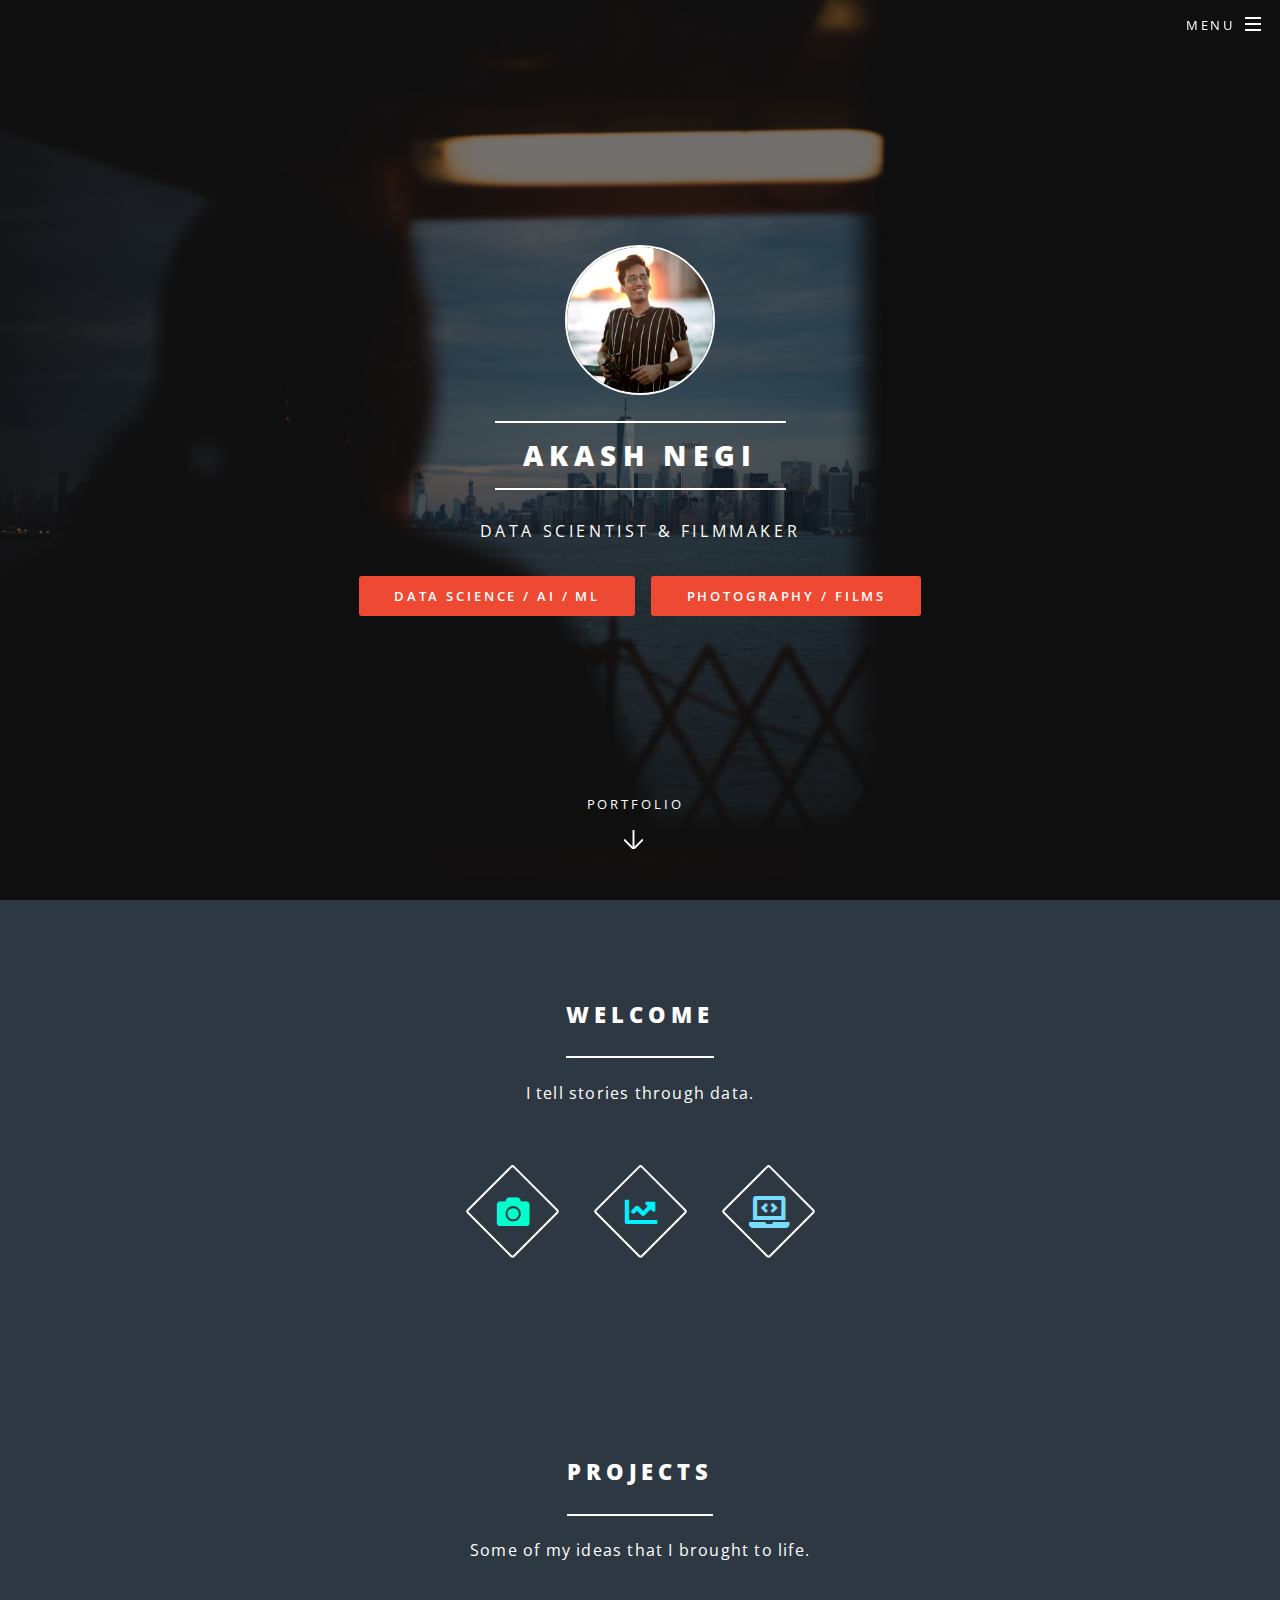
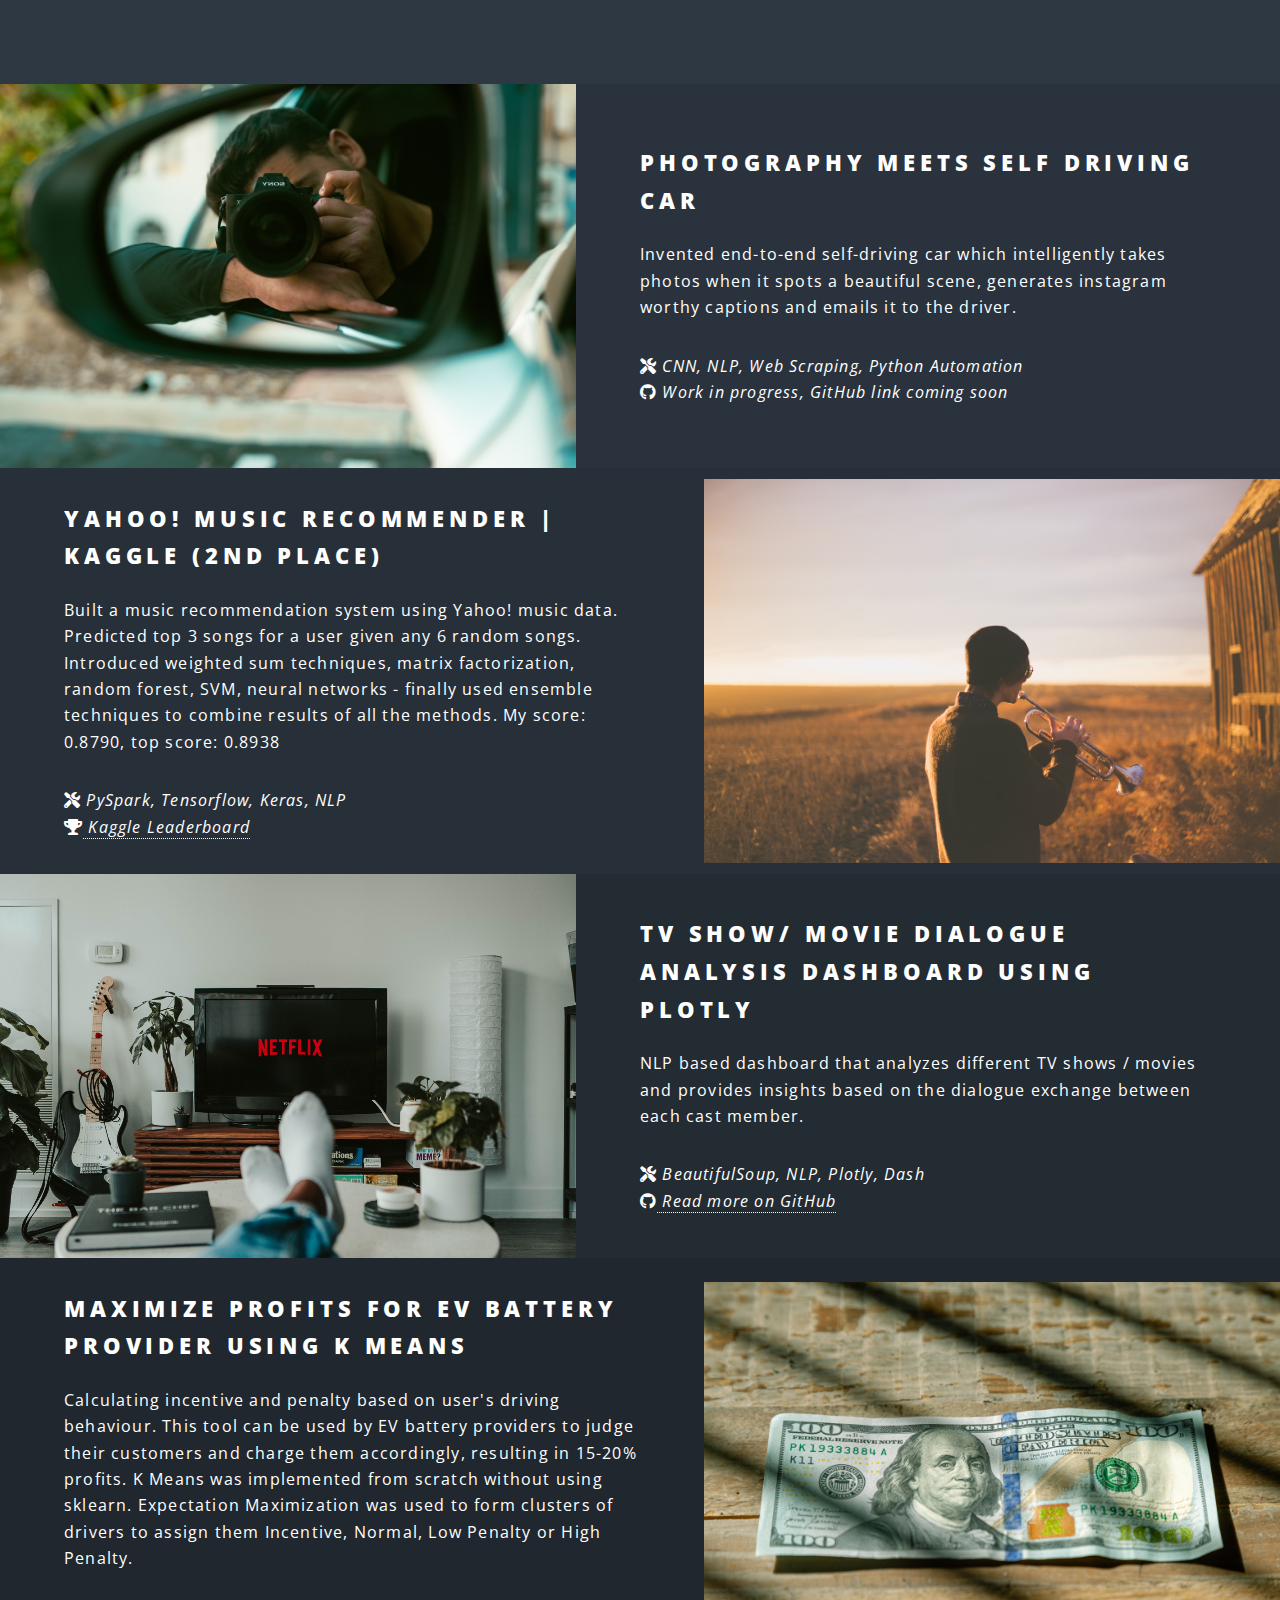
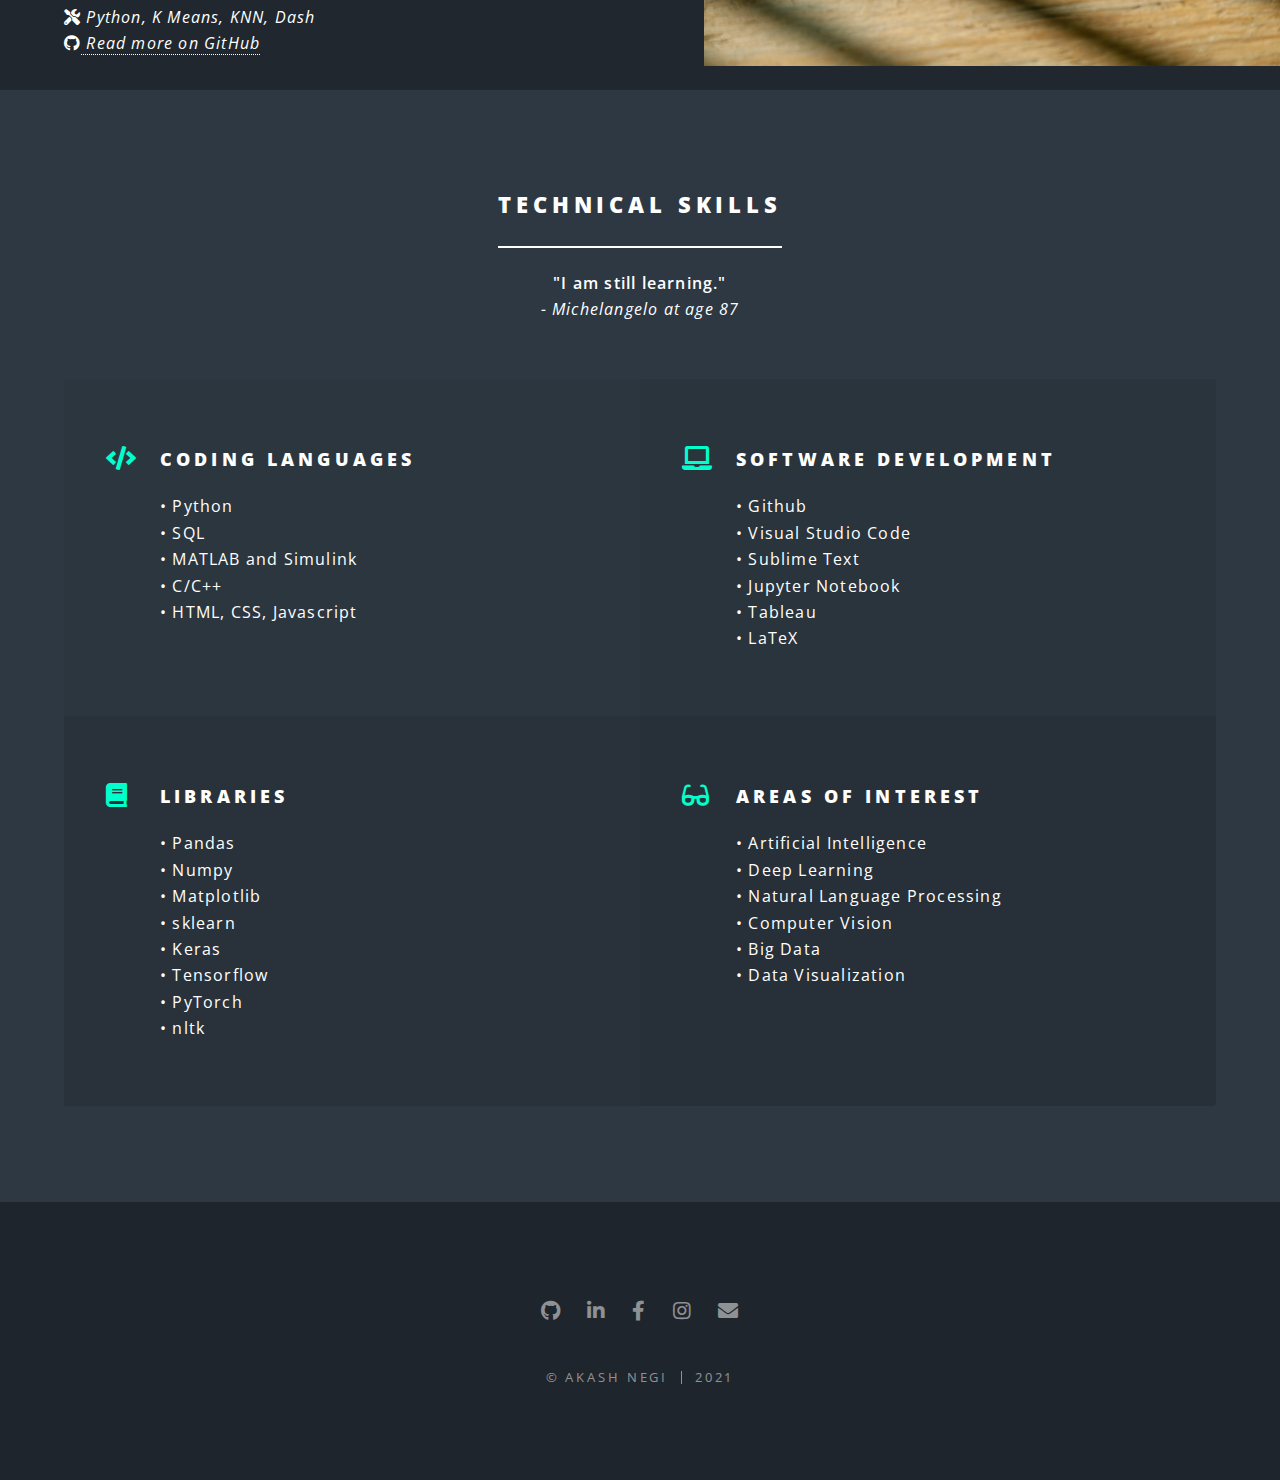
==== commit d2daf542: "description update" ====
--- a/index.html
+++ b/index.html
@@ -4,6 +4,9 @@
 	html5up.net | @ajlkn
 	Free for personal and commercial use under the CCA 3.0 license (html5up.net/license)
 -->
+
+<!-- ignore this comment .. -->
+
 <html>
 	<head>
 		<title>Akash Negi</title>
@@ -57,13 +60,7 @@
 						<div class="inner">
 							<header class="major">
 								<h2>Welcome</h2>
-								<p>Hello, I am so glad you are here!<br/>
-									I am a student pursuing MS in Applied Artificial Intelligence at Stevens Institute of
-									Technology, NJ.<br/>
-									My interests include deep learning, computer vision, 
-									natural language processing and data visualization.<br/>
-									I am also a professional photographer and a filmmaker. <br/>
-						 			 Let's work on something exciting together!</p>
+								<p>I tell stories through data.</p>
 							</header>
 							<ul class="icons major">
 								<li><span class="icon solid fa-camera major style1"><span class="label">Lorem</span></span></li>
@@ -258,4 +255,4 @@
 			<script src="assets/js/main.js"></script>
 
 	</body>
-</html>+</html>
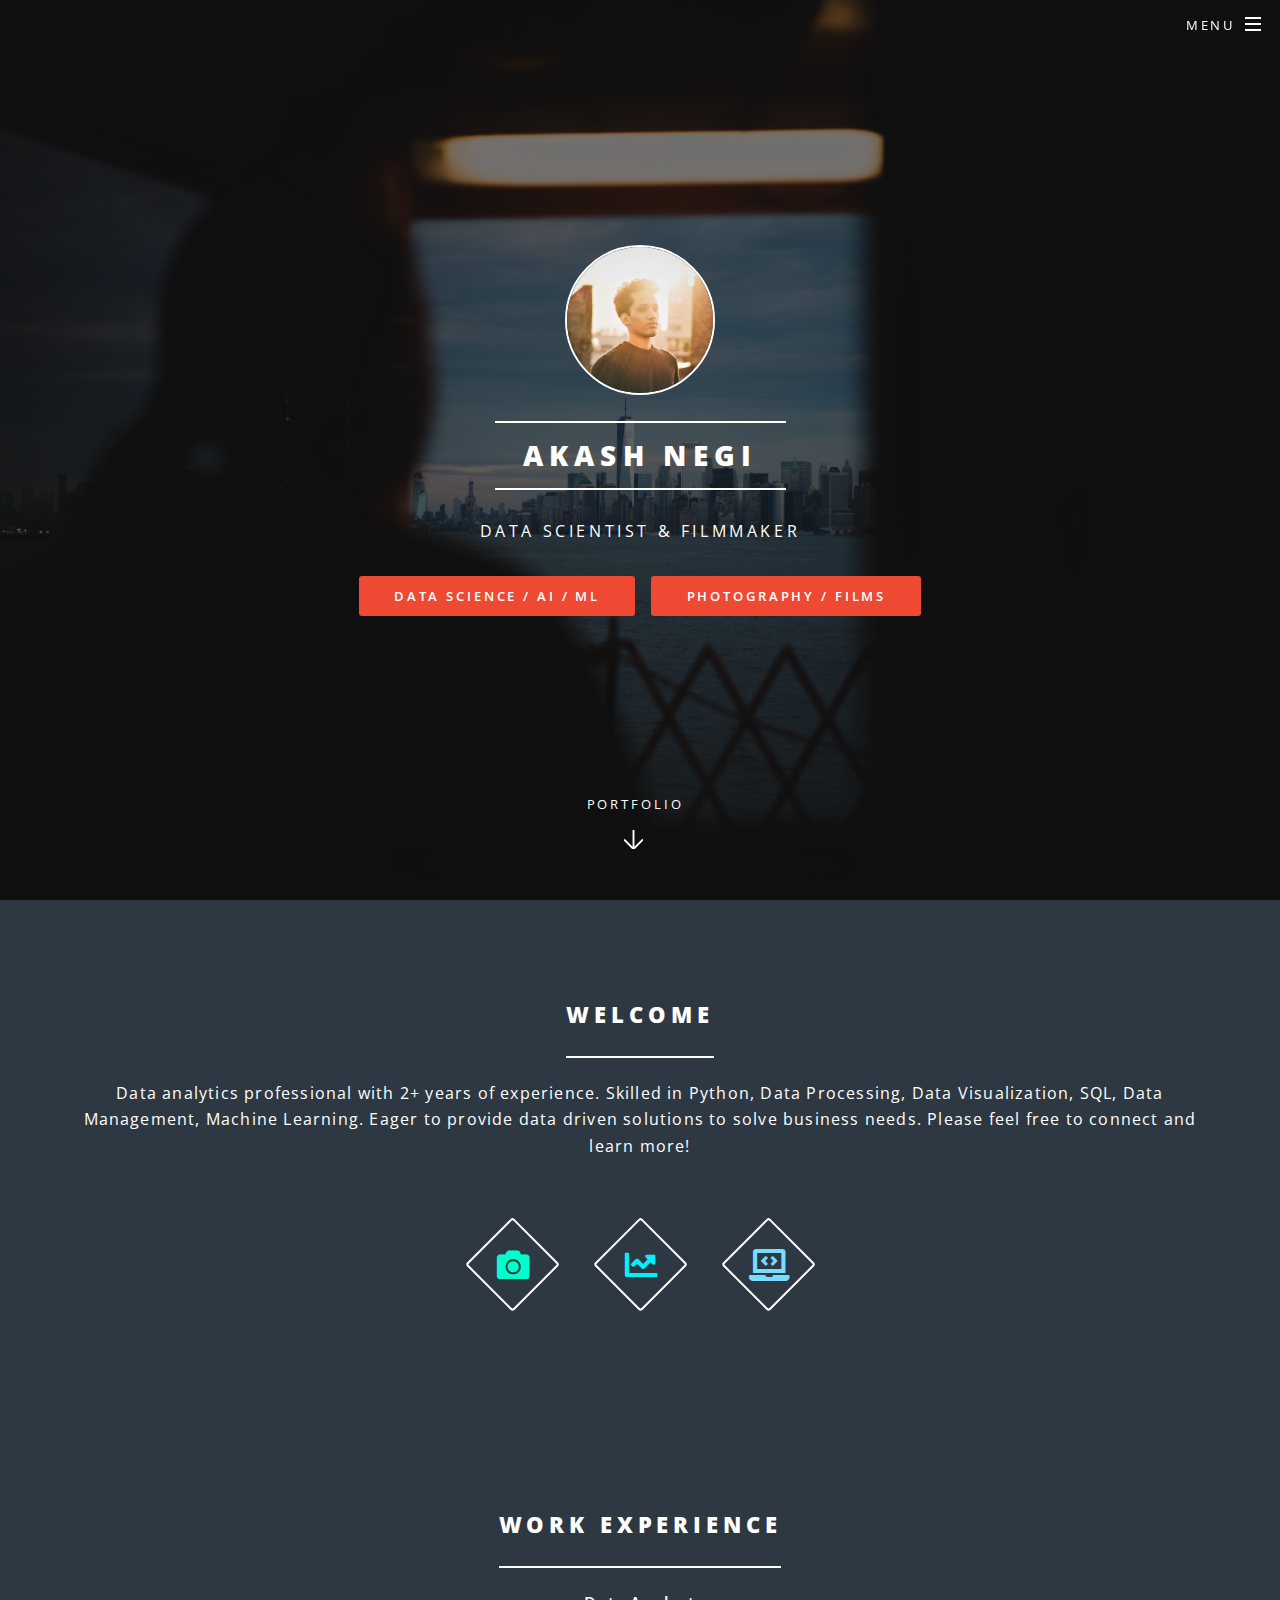
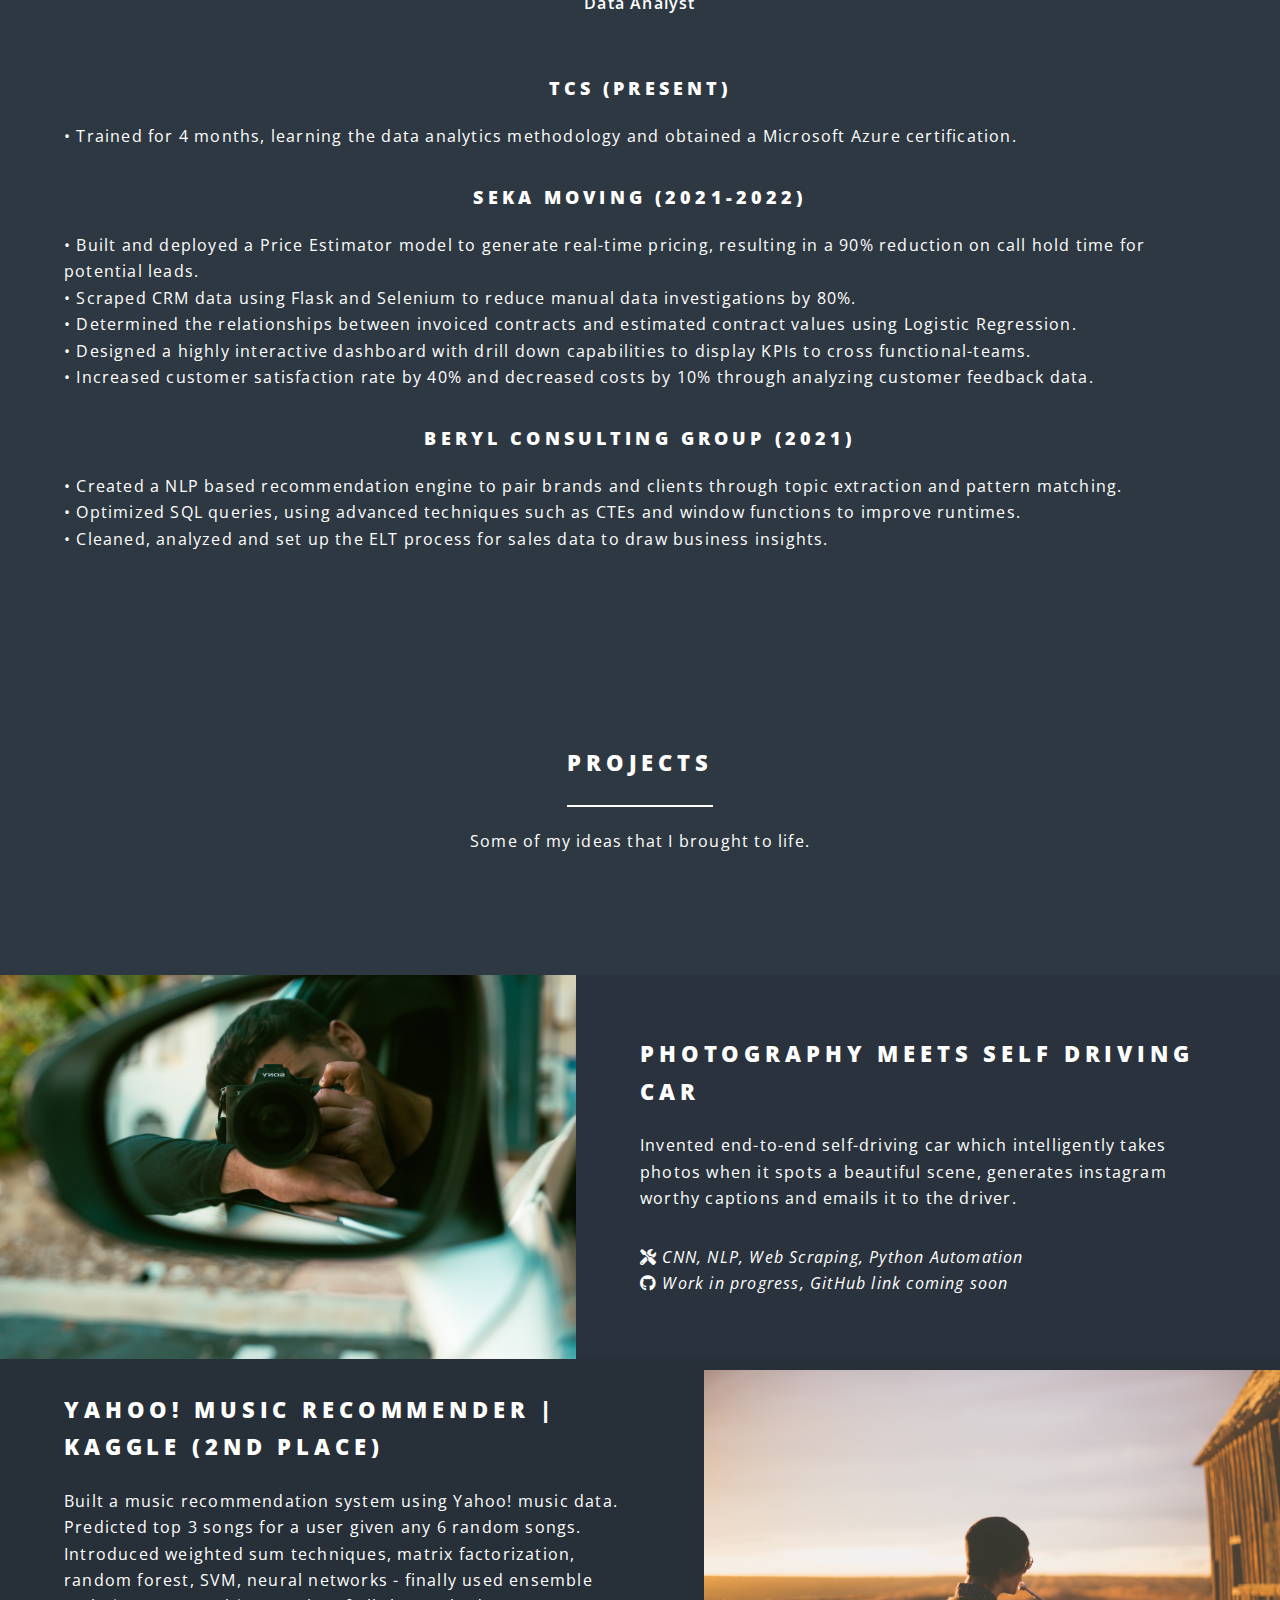
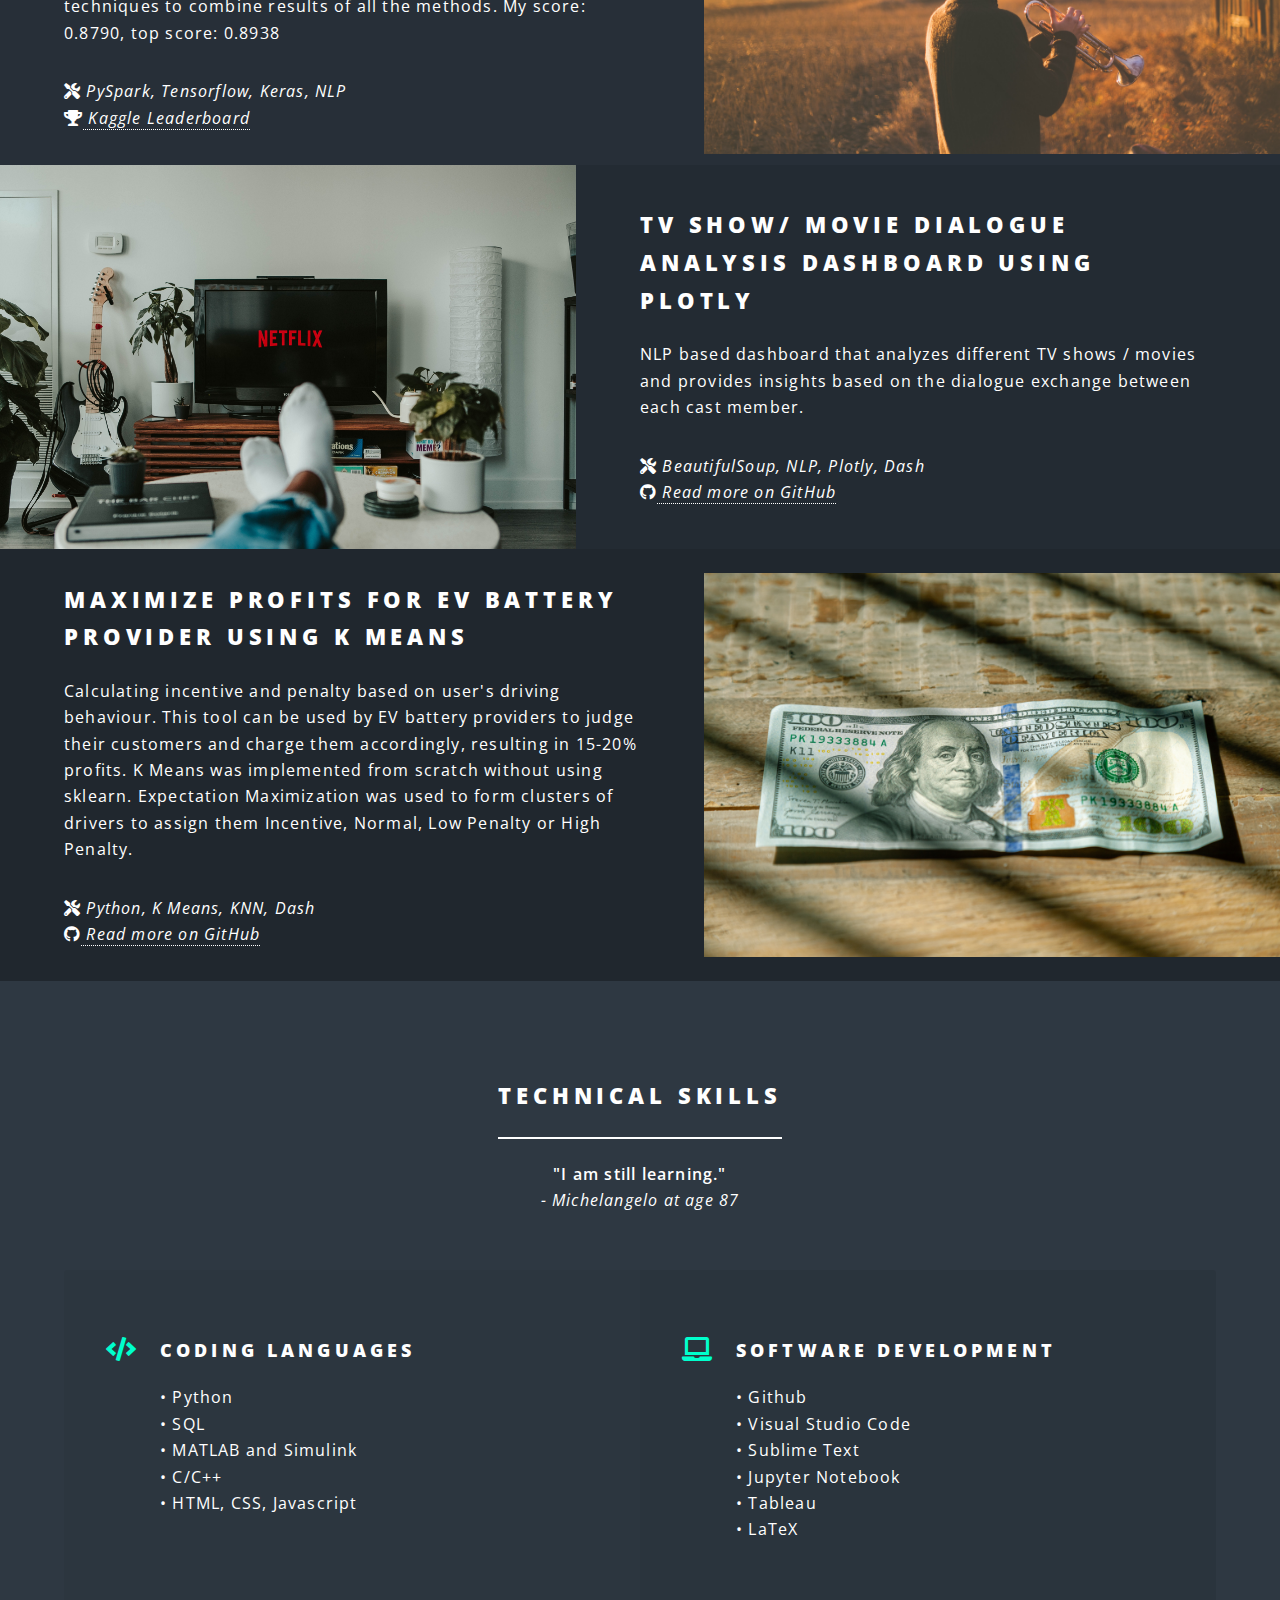
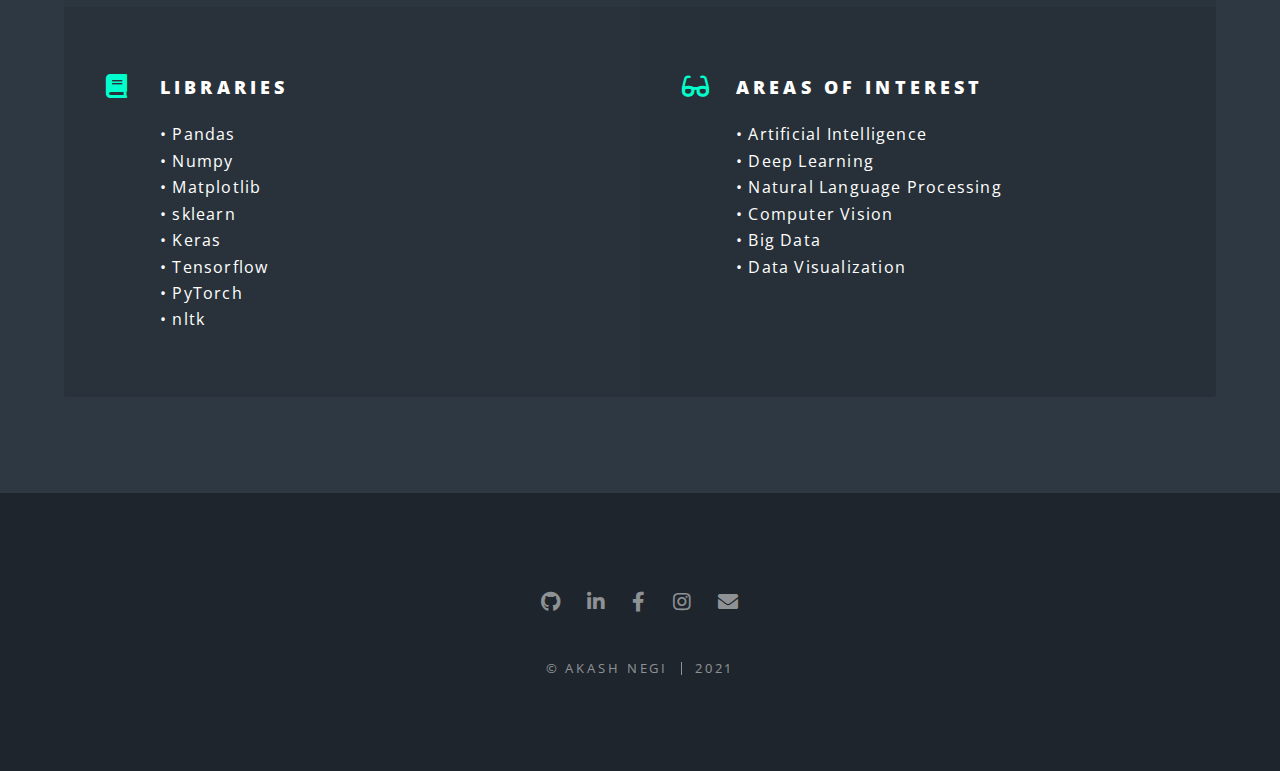
==== commit f5c5a036: "Add files via upload" ====
--- a/index.html
+++ b/index.html
@@ -30,6 +30,7 @@
 									<div id="menu">
 										<ul>
 											<li><a href="index.html">Home</a></li>
+											<li><a href="#exp">Work Experience</a></li>
 											<li><a href="#projects">DS Projects</a></li>
 											<li><a href="photo.html" target="_blank">Photography</a></li>
 											
@@ -48,7 +49,7 @@
 							<p>Data Scientist & Filmmaker<br />
 							</p>
 							<ul class="actions special">
-								<li><a href="#projects" class="button primary">Data Science / AI / ML</a></li>
+								<li><a href="#exp" class="button primary">Data Science / AI / ML</a></li>
 								<li><a href="photo.html" target="_blank" class="button primary">Photography / Films</a></li>
 							</ul>
 						</div>
@@ -60,7 +61,7 @@
 						<div class="inner">
 							<header class="major">
 								<h2>Welcome</h2>
-								<p>I tell stories through data.</p>
+								<p>Data analytics professional with 2+ years of experience. Skilled in Python, Data Processing, Data Visualization, SQL, Data Management, Machine Learning. Eager to provide data driven solutions to solve business needs. Please feel free to connect and learn more!</p>
 							</header>
 							<ul class="icons major">
 								<li><span class="icon solid fa-camera major style1"><span class="label">Lorem</span></span></li>
@@ -69,6 +70,53 @@
 							</ul>
 						</div>
 					</section>
+
+				<!-- Work Exp -->
+				<section id="exp" class="wrapper style4 special">
+					<div class="inner">
+						<header class="major">
+							<h2>Work Experience</h2>
+							<p><b>Data Analyst</b><br />
+							<!--<small><i>- Michelangelo at age 87</i></small></p> -->
+						</header>
+						
+							
+								<h3>TCS (Present)</h3>
+								<p align="left"> 
+									
+									  &bull; Trained for 4 months, learning the data analytics methodology and obtained a Microsoft Azure certification. <br/>
+									  
+									
+								</p>
+							
+							
+								<h3>SEKA Moving (2021-2022)</h3>
+								<p align="left">
+									&bull; Built and deployed a Price Estimator model to generate real-time pricing, resulting in a 90% reduction on call hold
+									time for potential leads.<br/>
+									&bull; Scraped CRM data using Flask and Selenium to reduce manual data investigations by 80%. <br/>
+									&bull; Determined the relationships between invoiced contracts and estimated contract values using Logistic Regression.<br/>
+									&bull; Designed a highly interactive dashboard with drill down capabilities to display KPIs to cross functional-teams.<br/>
+									&bull; Increased customer satisfaction rate by 40% and decreased costs by 10% through analyzing customer feedback data.<br/>
+									
+							
+								</p>
+							
+							
+								<h3>Beryl Consulting Group (2021)</h3>
+								<p align="left">
+									&bull; Created a NLP based recommendation engine to pair brands and clients through topic extraction and pattern matching.<br/>
+									&bull; Optimized SQL queries, using advanced techniques such as CTEs and window functions to improve runtimes.<br/>
+									&bull; Cleaned, analyzed and set up the ELT process for sales data to draw business insights.<br/>
+									
+								</p>
+							
+							
+							
+						
+					</div>
+				</section>
+
 
 				<!-- Two -->
 				<section id="projects" class="wrapper style4 special">
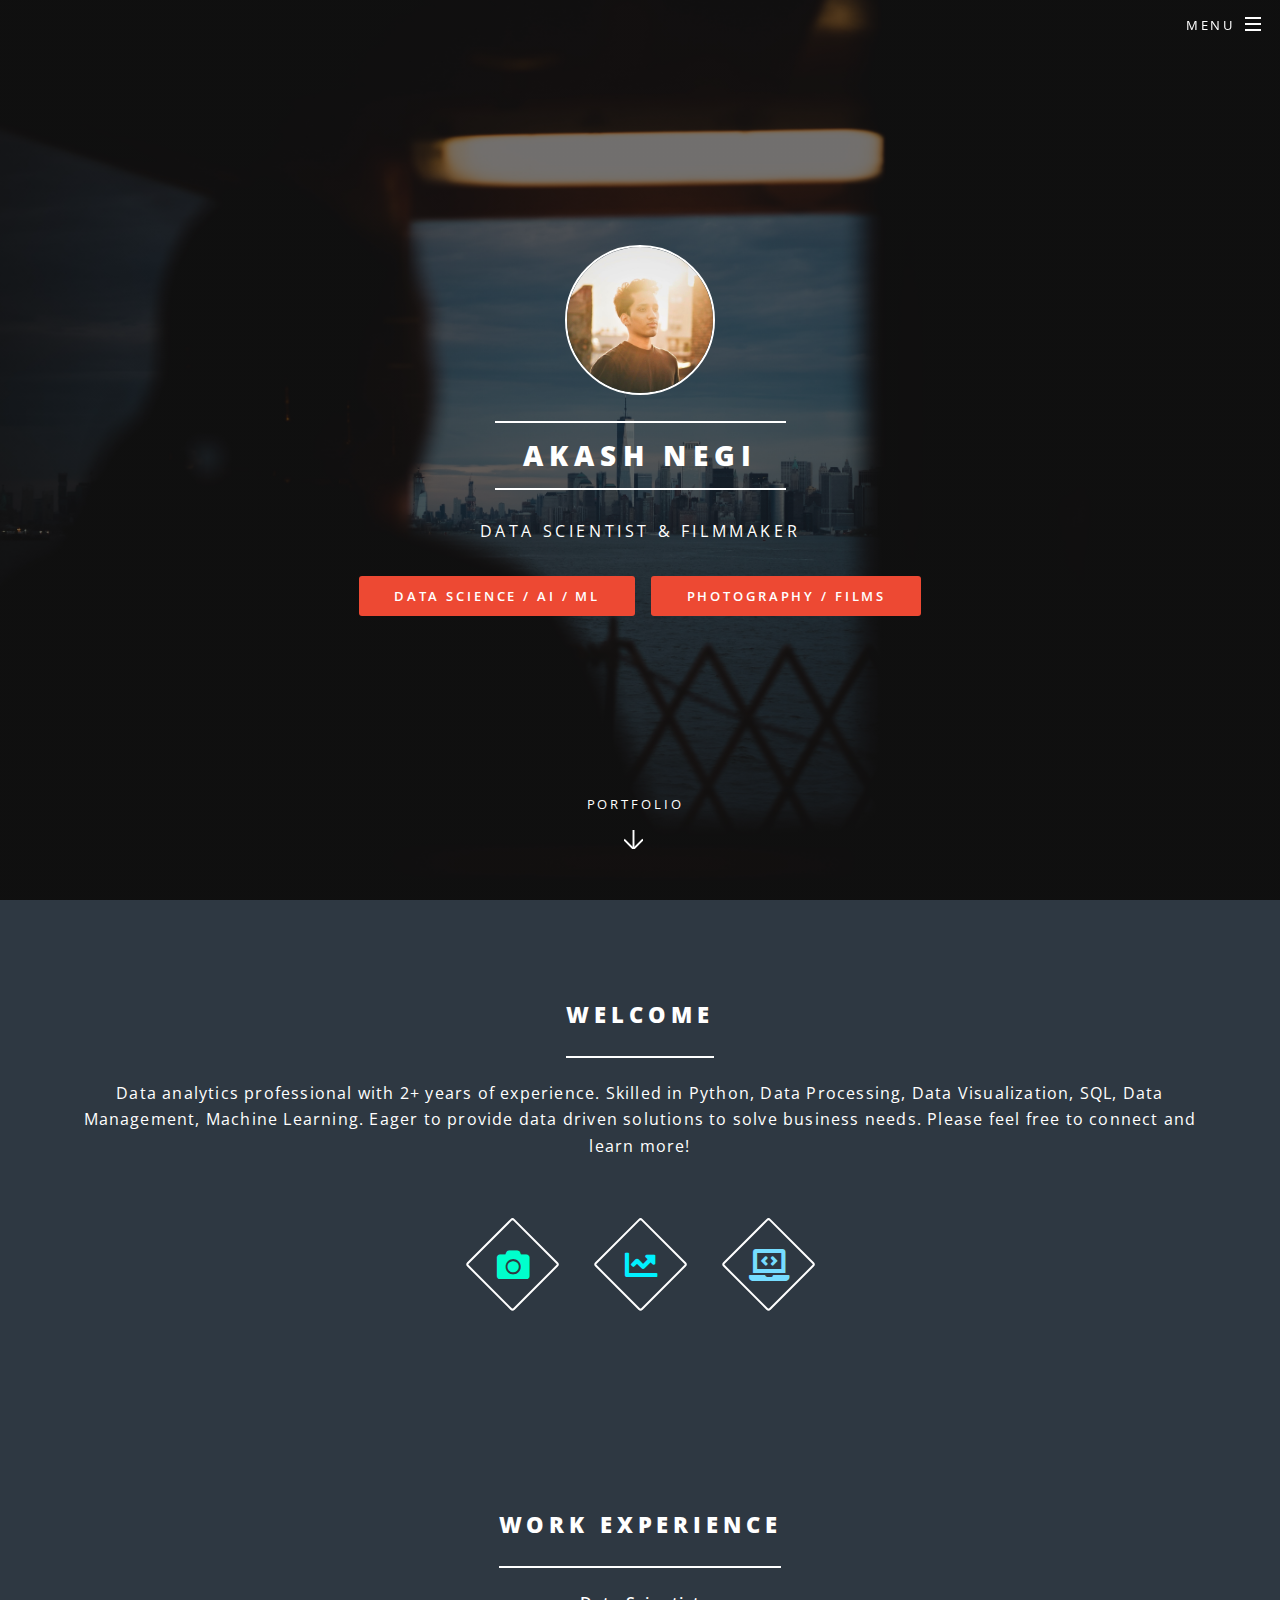
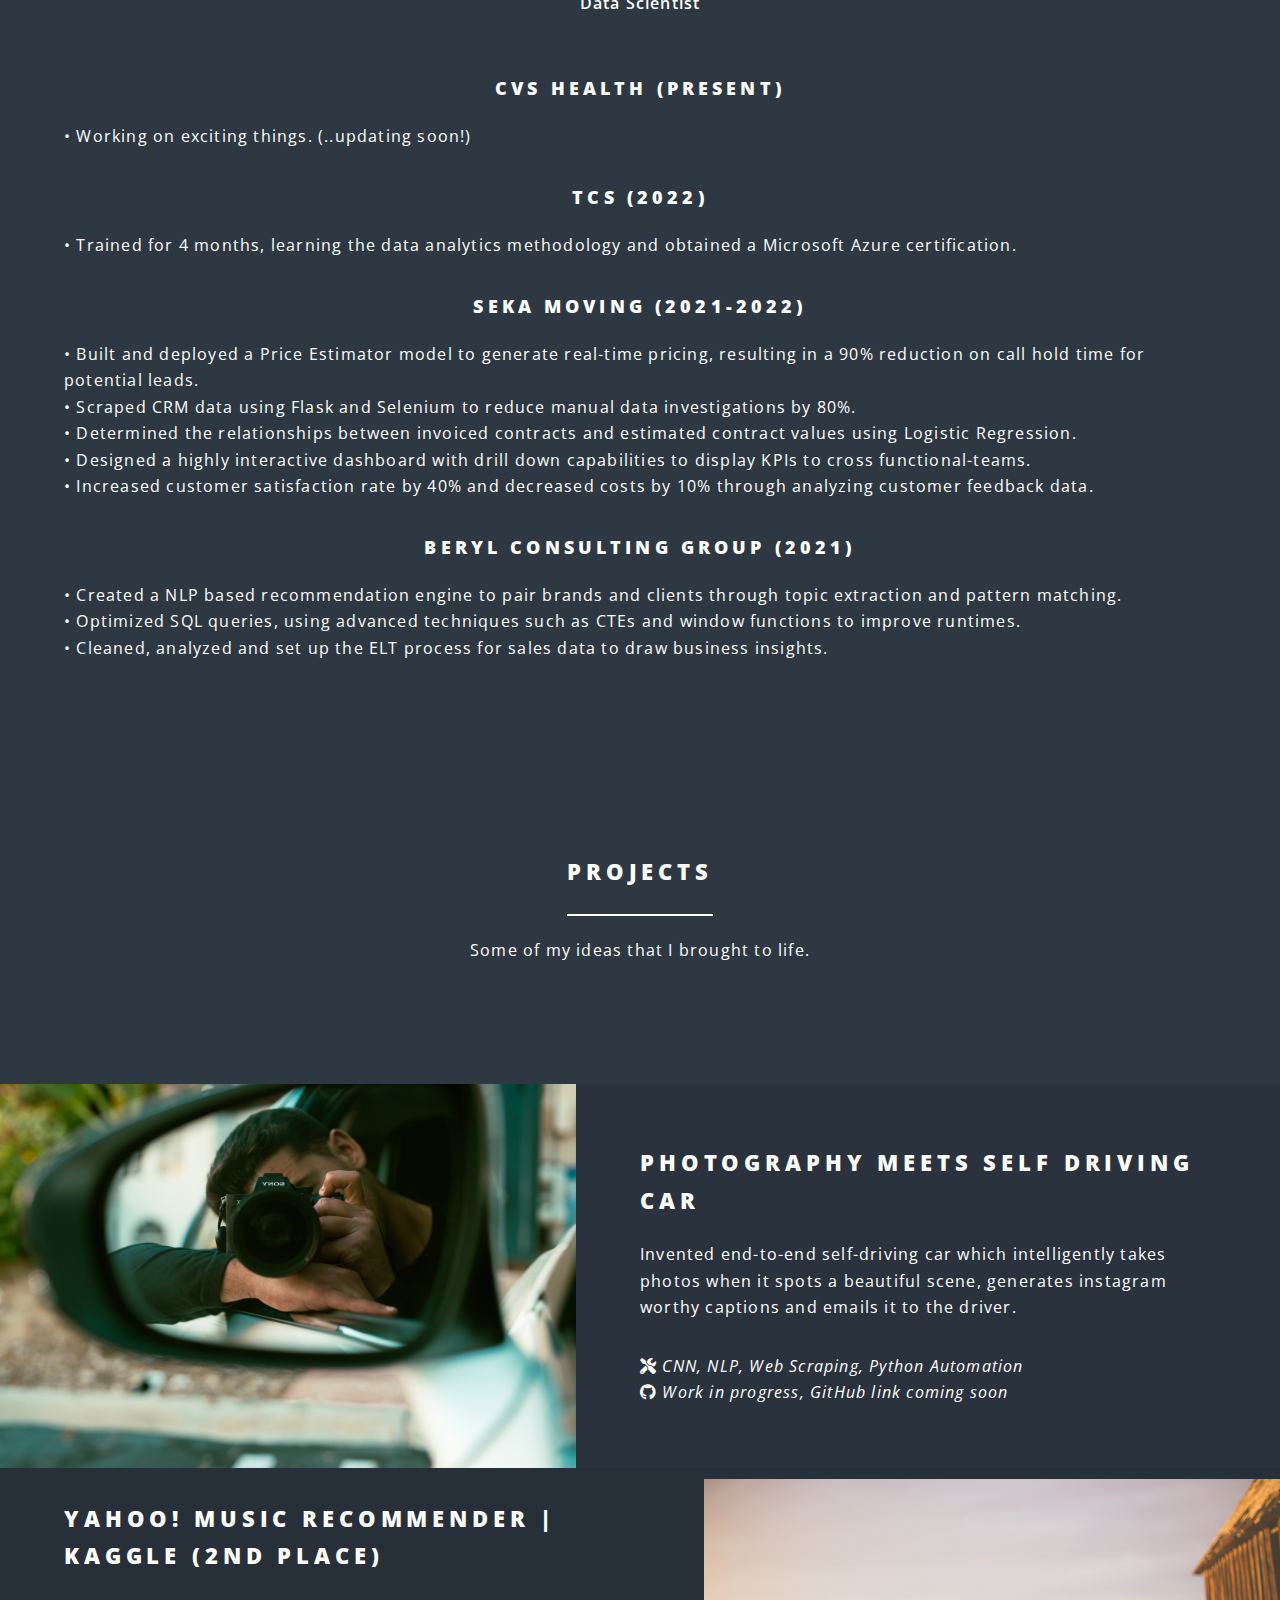
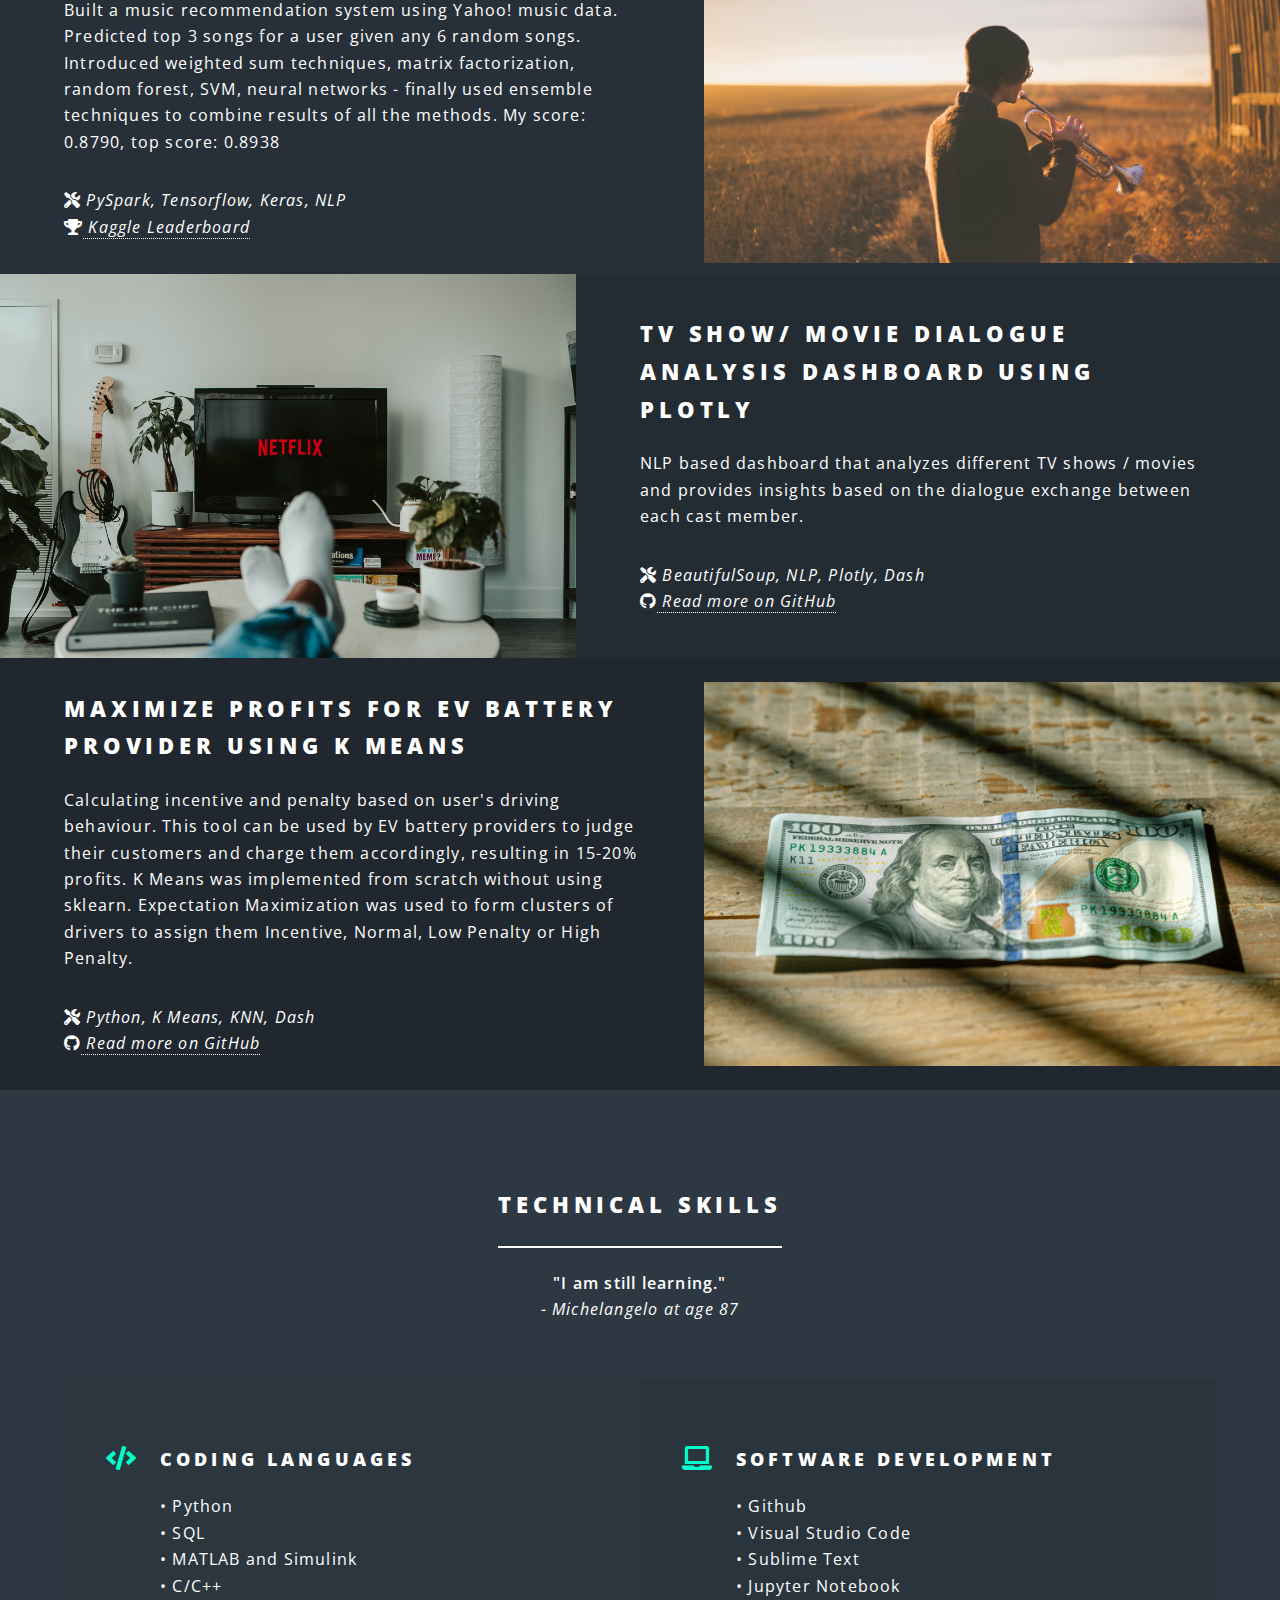
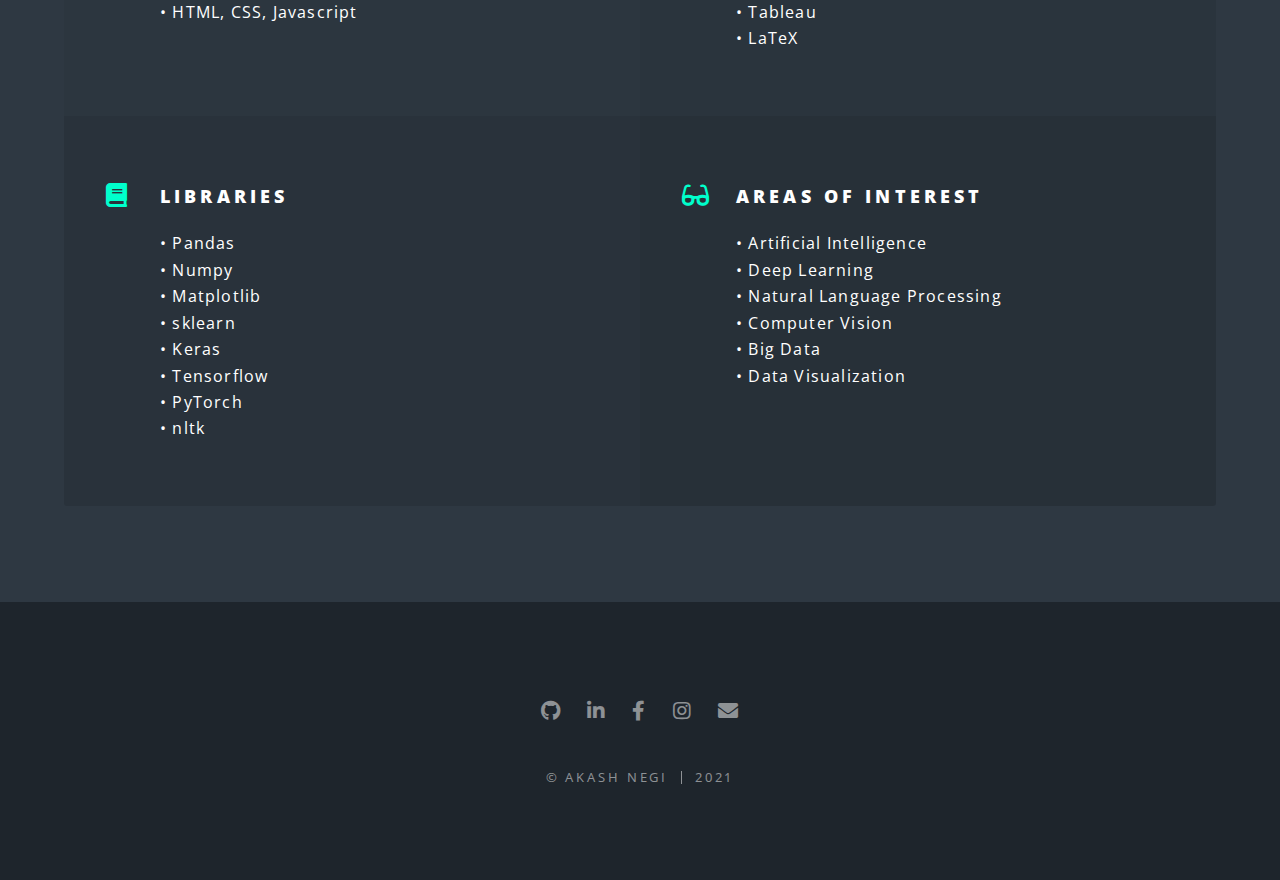
==== commit db32bae5: "Update index.html" ====
--- a/index.html
+++ b/index.html
@@ -76,12 +76,18 @@
 					<div class="inner">
 						<header class="major">
 							<h2>Work Experience</h2>
-							<p><b>Data Analyst</b><br />
+							<p><b>Data Scientist</b><br />
 							<!--<small><i>- Michelangelo at age 87</i></small></p> -->
 						</header>
-						
-							
-								<h3>TCS (Present)</h3>
+								<h3>CVS Health (Present)</h3>
+								<p align="left"> 
+									
+									  &bull; Working on exciting things. (..updating soon!) <br/>
+									  
+									
+								</p>
+							
+								<h3>TCS (2022)</h3>
 								<p align="left"> 
 									
 									  &bull; Trained for 4 months, learning the data analytics methodology and obtained a Microsoft Azure certification. <br/>
